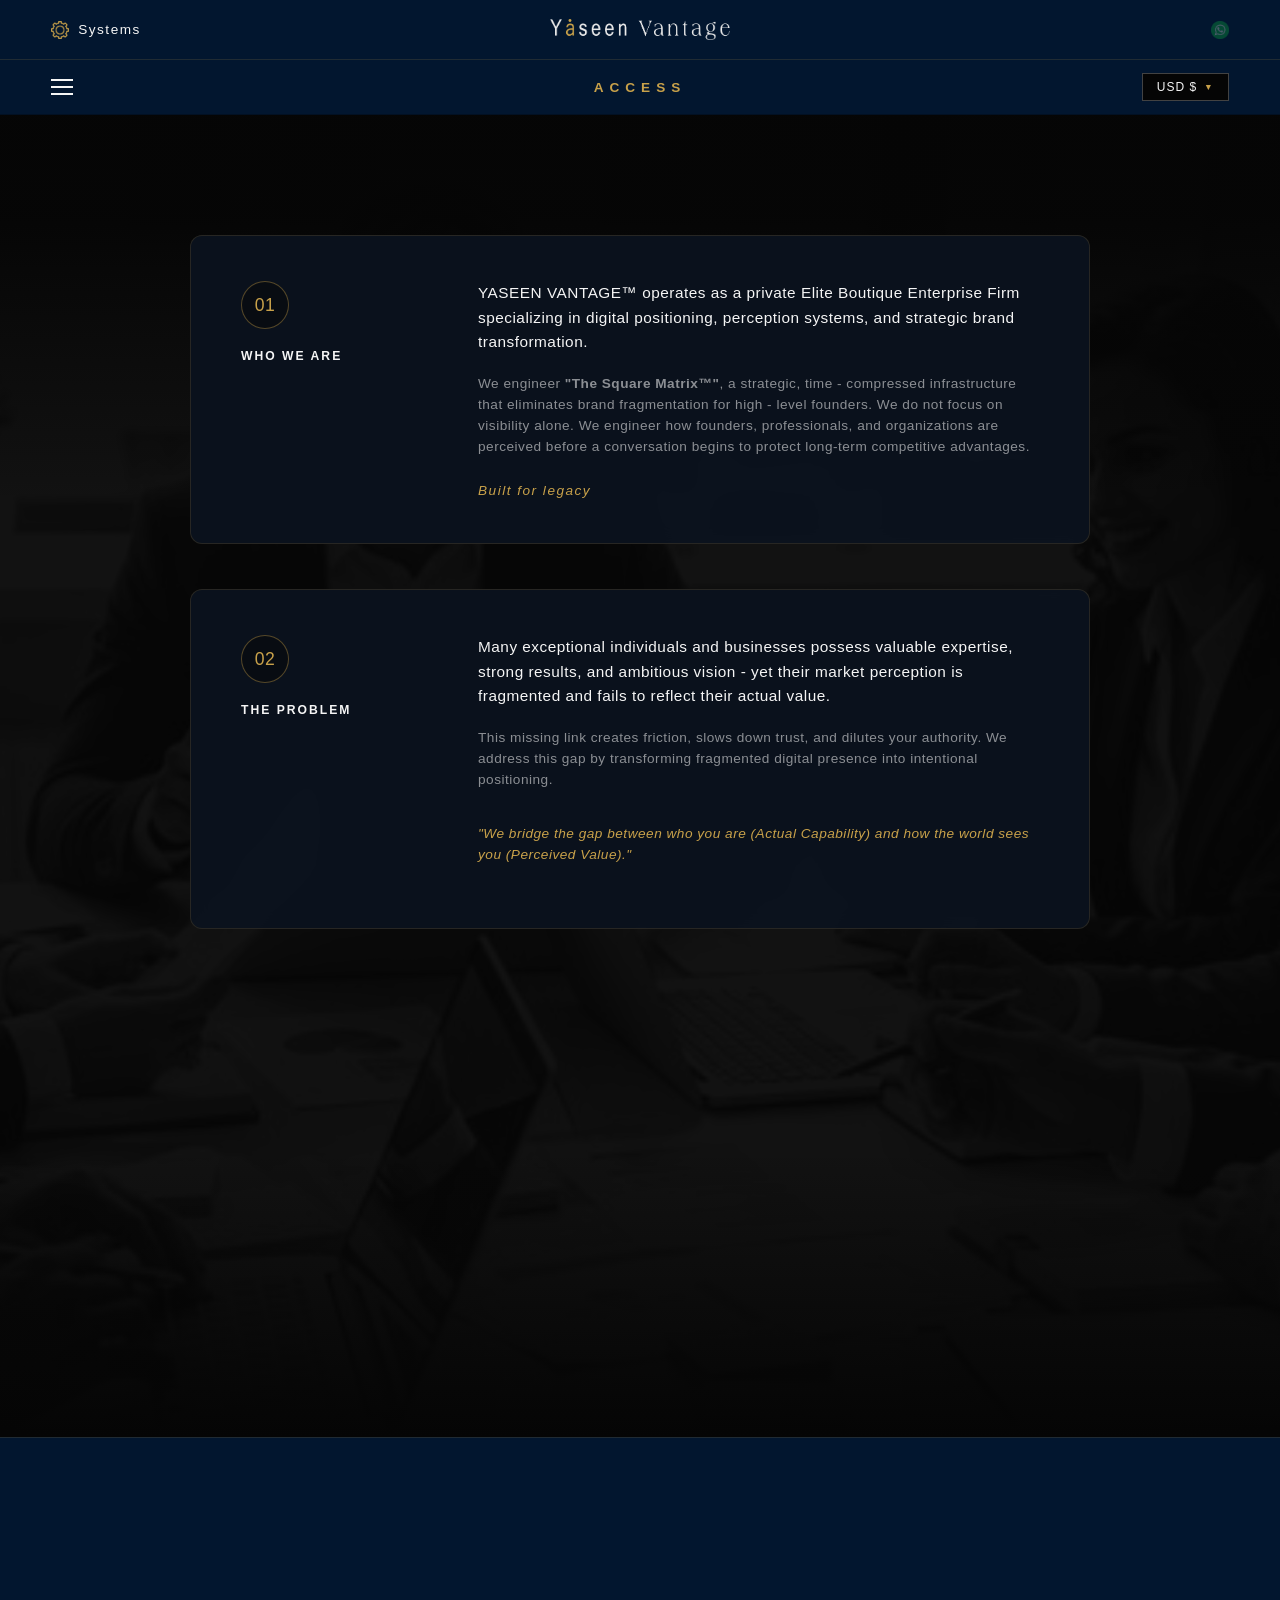
==== about.html @ 5cccfd74 "Yaseen Vantage - Main V.1.0" ====
<!doctype html>
<html lang="en">
  <head>
    <meta charset="UTF-8" />
    <link rel="icon" type="image/png" href="images/icon.png" />
    <meta name="viewport" content="width=device-width, initial-scale=1.0" />
    <title>YASEEN VANTAGE™ | Digital Positioning & Perception Systems™</title>
    <link rel="stylesheet" href="css/style.css" />
  </head>
  <body>
    <!-- MASTER DUAL-HEADER SYSTEM (LOCKED & ALIGNED) -->
    <header class="master-header">
      <!-- HEADER 1: Fixed Permanently -->
      <div class="header-top">
        <div class="header-grid unified-width-lock">
          <div class="header-left item-left">
            <a
              href="index.html#main-systems-architecture"
              class="header-interactive-node layout-align-left"
            >
              <div class="icon-layout-shield text-icon-gap">
                <img
                  src="images/systems.png"
                  alt="Systems Framework"
                  class="local-png-node"
                />
              </div>
              <span class="text-systems">Systems</span>
            </a>
          </div>
          <div class="header-center item-center">
            <a href="index.html" class="logo-interactive-anchor">
              <div class="logo-vector-shield">
                <img
                  src="images/yaseen-vantage-logo.png"
                  alt="Yaseen Vantage"
                  class="master-png-wordmark"
                />
              </div>
            </a>
          </div>
          <div class="header-right item-right">
            <a
              href="https://wa.me/255617996962?text=Hello%20YASEEN%20VANTAGE%E2%84%A2%2C%20I%20am%20interested%20in%20building%20or%20strengthening%20my%20brand%20authority.%20I%20would%20like%20to%20discuss%20my%20brand%20with%20your%20team."
              class="header-interactive-node layout-align-right"
              target="_blank"
              rel="noopener noreferrer"
            >
              <div
                class="icon-layout-shield"
                style="transition: opacity 0.4s cubic-bezier(0.16, 1, 0.3, 1)"
              >
                <img
                  src="images/whatsapp.png"
                  alt="WhatsApp Direct"
                  class="local-png-node"
                  style="
                    opacity: 0.3;
                    transition: opacity 0.4s ease;
                    display: block;
                  "
                  onmouseover="this.style.opacity = '0.65'"
                  onmouseout="this.style.opacity = '0.3'"
                  ondragstart="return false;"
                />
              </div>
            </a>
          </div>
        </div>
      </div>

      <!-- HEADER 2: Smart Navigation Panel (Hides Behind Header 1) -->
      <div class="header-bottom">
        <div class="header-grid unified-width-lock">
          <div class="header-left item-left">
            <a href="#menu" class="header-interactive-node layout-align-left">
              <div class="menu-button">
                <span class="bar"></span>
                <span class="bar"></span>
                <span class="bar"></span>
              </div>
            </a>
          </div>
          <div class="header-center item-center">
            <!-- Updated path targets your standalone page with a clean discovery parameter -->
            <a
              href="intake-access.html?system=access"
              class="header-interactive-node"
            >
              <span class="text-access">ACCESS</span>
            </a>
          </div>
          <div class="header-right item-right">
            <div
              class="luxury-select-box layout-align-right"
              id="currencySelector"
            >
              <div class="select-trigger">
                <span id="selectedCurrency">USD $</span>
                <span class="select-arrow">▼</span>
              </div>
              <ul class="select-options-panel">
                <li data-value="USD">USD $</li>
                <li data-value="EUR">EUR €</li>
                <li data-value="GBP">GBP £</li>
                <li data-value="AED">AED د.إ</li>
                <li data-value="TZS">TZS</li>
              </ul>
            </div>
          </div>
        </div>
      </div>
    </header>
    <style>
      /* =========================================================================
   SURGICAL STYLE EXTENSION: FLOATING MATRIX ABOUT DOSSIER ENGINE (BG EXPANSION)
   ========================================================================= */

      .about-engine-container {
        position: relative;
        width: 100%;
        background-color: var(--color-black);
        padding: calc(
            var(--header-top-height) + var(--header-bottom-height) + 120px
          )
          0 160px 0;
        overflow: hidden;
        clear: both;
        display: block;
      }

      /* --- HARDWARE ACCELERATED BACKGROUND IMAGERY PRO OVERLAY MATRIX --- */
      .about-section-backdrop {
        position: absolute;
        top: 0;
        left: 0;
        width: 100%;
        height: 100%;
        z-index: 1;
        pointer-events: none;
      }

      .about-backdrop-media-node {
        width: 100%;
        height: 100%;
        object-fit: cover;
        object-position: center;
        display: block;
        opacity: 0.05; /* Micro-thin 5% layout visibility prevents content clutter */
        filter: grayscale(100%) contrast(115%);
      }

      .about-vignette-layer {
        position: absolute;
        top: 0;
        left: 0;
        width: 100%;
        height: 100%;
        /* Gradient shading masks eliminate hard edge line artifacts on reload */
        background: linear-gradient(
          to bottom,
          var(--color-black) 0%,
          rgba(5, 5, 5, 0.95) 15%,
          transparent 35%,
          transparent 80%,
          var(--color-black) 100%
        );
      }

      /* Center-Balanced Column Layout Box */
      .about-central-matrix {
        position: relative;
        z-index: 5; /* Pushes card blocks on top of background image continuum shroud */
        width: 92% !important;
        max-width: 900px !important;
        margin: 0 auto !important;
        display: flex;
        flex-direction: column;
        gap: 45px;
      }

      /* Upgraded Independent Floating Pod Containers */
      .about-luxury-floating-pod {
        background-color: rgba(
          11,
          19,
          30,
          0.94
        ) !important; /* Slightly translucent Obsidian panel lets subtle background image flow */
        backdrop-filter: blur(10px);
        -webkit-backdrop-filter: blur(10px);

        border: 1px solid rgba(200, 161, 74, 0.15);
        border-radius: 12px;
        padding: 45px 50px;
        display: flex;
        flex-direction: row;
        align-items: flex-start;
        justify-content: space-between;
        gap: 50px;

        transition:
          transform 0.4s cubic-bezier(0.16, 1, 0.3, 1),
          border-color 0.4s cubic-bezier(0.16, 1, 0.3, 1),
          box-shadow 0.4s cubic-bezier(0.16, 1, 0.3, 1);
      }

      .about-luxury-floating-pod:hover {
        transform: translateY(-6px);
        border-color: var(--color-gold);
        box-shadow: 0 15px 35px rgba(200, 161, 74, 0.12);
      }

      .about-left-token-column {
        flex: 0.25;
        display: flex;
        flex-direction: column;
        align-items: flex-start;
      }

      .about-right-text-column {
        flex: 0.75;
        display: flex;
        flex-direction: column;
        align-items: flex-start;
      }

      /* Custom Geometric Circular Token Rings */
      .luxury-numeric-ring {
        display: flex;
        align-items: center;
        justify-content: center;
        width: 48px;
        height: 48px;
        border: 1px solid rgba(200, 161, 74, 0.4);
        border-radius: 50%;
        font-size: 1.1rem;
        color: var(--color-gold);
        font-weight: 300;
        letter-spacing: 0.5px;
        margin-bottom: 20px;
        background-color: rgba(5, 5, 5, 0.4);
      }

      .about-section-heading {
        font-size: 0.76rem;
        color: var(--color-white);
        letter-spacing: 2px;
        font-weight: bold;
        text-transform: uppercase;
        line-height: 1.3;
      }

      /* Dossier Typographies Matrix */
      .about-primary-text {
        font-size: calc(0.92rem + 0.05vw);
        color: var(--color-white);
        line-height: 1.6;
        letter-spacing: 0.5px;
        margin-bottom: 18px;
      }

      .about-supporting-text {
        font-size: calc(0.82rem + 0.04vw);
        color: rgba(245, 245, 245, 0.55);
        line-height: 1.55;
        letter-spacing: 0.5px;
        margin-bottom: 18px;
      }

      .about-core-motto {
        font-size: 0.85rem;
        font-style: italic;
        color: var(--color-gold);
        letter-spacing: 1.5px;
        margin-top: 8px;
        font-weight: 400;
      }

      /* Demographic Split Columns Matrix Layout */
      .about-demographic-row {
        width: 100%;
        display: flex;
        flex-direction: row;
        justify-content: space-between;
        gap: 30px;
        margin-bottom: 30px;
        border-top: 1px solid rgba(245, 245, 245, 0.05);
        padding-top: 25px;
      }

      .demographic-column {
        flex: 1;
        display: flex;
        flex-direction: column;
      }

      .demographic-status-label {
        font-size: 0.68rem;
        letter-spacing: 2px;
        font-weight: bold;
        margin-bottom: 16px;
        display: block;
      }

      .status-before {
        color: var(--color-gold);
      }
      .status-muted {
        color: rgba(245, 245, 245, 0.3);
      }

      .about-luxury-dotted-list {
        list-style: none;
        display: flex;
        flex-direction: column;
        gap: 10px;
        padding-left: 0;
      }

      .about-luxury-dotted-list li {
        font-size: 0.84rem;
        color: var(--color-white);
        letter-spacing: 0.5px;
        position: relative;
        padding-left: 16px;
      }

      /* Custom minimal bullet points */
      .about-luxury-dotted-list li::before {
        content: "•";
        position: absolute;
        left: 0;
        color: var(--color-gold);
        font-size: 0.8rem;
      }

      .text-muted-opacity li {
        color: rgba(245, 245, 245, 0.4) !important;
      }
      .text-muted-opacity li::before {
        color: rgba(245, 245, 245, 0.15) !important;
      }

      .about-footer-summary-text {
        font-size: 0.84rem;
        color: rgba(245, 245, 245, 0.6);
        line-height: 1.5;
        letter-spacing: 0.5px;
        border-top: 1px solid rgba(245, 245, 245, 0.05);
        padding-top: 20px;
        width: 100%;
      }

      /* --- MOBILE BREAKPOINT OVERRIDES --- */
      @media (max-width: 768px) {
        .about-engine-container {
          padding: calc(
              var(--header-top-height) + var(--header-bottom-height) + 40px
            )
            0 100px 0;
        }
        .about-central-matrix {
          gap: 30px;
          width: 90% !important;
        }
        .about-luxury-floating-pod {
          flex-direction: column;
          gap: 25px;
          padding: 40px 24px;
        }
        .about-left-token-column,
        .about-right-text-column {
          width: 100%;
          flex: none;
        }
        .luxury-numeric-ring {
          margin-bottom: 12px;
          width: 42px;
          height: 42px;
          font-size: 1rem;
        }
        .about-demographic-row {
          flex-direction: column;
          gap: 25px;
        }
      }
    </style>

    <!-- =========================================================================
     YASEEN VANTAGE™ | MASTER ABOUT DOSSIER FLOATING MATRIX ENGINE LAYER
     ========================================================================= -->
    <main class="about-engine-container" id="about-engine-container">
      <!-- Local Section Shroud Continuum Backdrop Overlay (ANTI-FLICKER PRO EDITION) -->
      <div class="about-section-backdrop">
        <img
          src="images/about-bg-2.jpg"
          alt="Corporate Legacy Framework Visual"
          class="about-backdrop-media-node"
        />
        <div class="about-vignette-layer"></div>
      </div>

      <div class="about-central-matrix unified-width-lock">
        <!-- SLOT CARD 1: WHO WE ARE -->
        <div
          class="about-luxury-floating-pod obsidian-luxury-panel recursive-reveal"
        >
          <!-- Left Circular Geometric Token Pillar -->
          <div class="about-left-token-column">
            <div class="luxury-numeric-ring">01</div>
            <h3 class="about-section-heading">WHO WE ARE</h3>
          </div>
          <!-- Right Narrative Text Column -->
          <div class="about-right-text-column">
            <p class="about-primary-text">
              YASEEN VANTAGE™ operates as a private Elite Boutique Enterprise
              Firm specializing in digital positioning, perception systems, and
              strategic brand transformation.
            </p>
            <p class="about-supporting-text">
              We engineer <strong>"The Square Matrix™"</strong>, a strategic,
              time - compressed infrastructure that eliminates brand
              fragmentation for high - level founders. We do not focus on
              visibility alone. We engineer how founders, professionals, and
              organizations are perceived before a conversation begins to
              protect long-term competitive advantages.
            </p>
            <p class="about-core-motto">Built for legacy</p>
          </div>
        </div>

        <!-- SLOT CARD 2: THE PROBLEM WE SOLVE -->
        <div
          class="about-luxury-floating-pod obsidian-luxury-panel recursive-reveal"
        >
          <div class="about-left-token-column">
            <div class="luxury-numeric-ring">02</div>
            <h3 class="about-section-heading">THE PROBLEM</h3>
          </div>
          <div class="about-right-text-column">
            <p class="about-primary-text">
              Many exceptional individuals and businesses possess valuable
              expertise, strong results, and ambitious vision - yet their market
              perception is fragmented and fails to reflect their actual value.
            </p>
            <p class="about-supporting-text">
              This missing link creates friction, slows down trust, and dilutes
              your authority. We address this gap by transforming fragmented
              digital presence into intentional positioning.
            </p>
            <p
              class="about-supporting-text"
              style="
                color: var(--color-gold);
                font-style: italic;
                margin-top: 15px;
              "
            >
              "We bridge the gap between who you are (Actual Capability) and how
              the world sees you (Perceived Value)."
            </p>
          </div>
        </div>

        <!-- SLOT CARD 3: IDEAL PARTNERS -->
        <div
          class="about-luxury-floating-pod obsidian-luxury-panel recursive-reveal"
        >
          <div class="about-left-token-column">
            <div class="luxury-numeric-ring">03</div>
            <h3 class="about-section-heading">IDEAL PARTNERS</h3>
          </div>
          <div class="about-right-text-column">
            <!-- Target Demographic Segment Split Columns Layout -->
            <div class="about-demographic-row">
              <div class="demographic-column">
                <span class="demographic-status-label status-before"
                  >EXCLUSIVELY FOR</span
                >
                <ul class="about-luxury-dotted-list">
                  <li>Founders</li>
                  <li>Entrepreneurs</li>
                  <li>Premium Enterprises</li>
                </ul>
              </div>
              <div class="demographic-column">
                <span class="demographic-status-label status-muted"
                  >FILTERED OUT</span
                >
                <ul class="about-luxury-dotted-list text-muted-opacity">
                  <li>Individuals seeking shortcuts</li>
                  <li>Viral marketing campaigns</li>
                  <li>Price shoppers</li>
                </ul>
              </div>
            </div>

            <p class="about-footer-summary-text">
              YASEEN VANTAGE™ is built strictly for those who understand that
              perception influences opportunity, and authority compounds over
              time.
            </p>
          </div>
        </div>
      </div>
    </main>

    <!-- CLEAN 3-UTILITY AUTHORITY FOOTER -->
    <footer class="master-footer">
      <div class="footer-grid-container">
        <div class="footer-row row-top center-column-lock recursive-reveal">
          <p class="footer-slogan">Built for Legacy</p>
          <p class="footer-copyright">
            ©2026 YASEEN VANTAGE™ | All rights reserved
          </p>
        </div>

        <div class="footer-navigation-strip recursive-reveal">
          <div class="footer-inner-row">
            <div class="footer-links-left">
              <a href="#about-engine-container">About</a>
              <span class="link-divider">|</span>
              <a href="index.html#main-systems-architecture">Systems</a>
              <span class="link-divider">|</span>
              <a
                href="https://wa.me"
                class="footer-direct-desk-link"
                target="_blank"
                >Direct Desk</a
              >
            </div>
            <div class="footer-links-right">
              <a href="terms-and-conditions.html#termsMainStage"
                >Terms & Conditions</a
              >
              <span class="link-divider">|</span>
              <a href="privacy-policy.html#privacyMainStage">Privacy Policy</a>
              <span class="link-divider">|</span>
              <a href="cookies.html#cookieMainStage">Cookies</a>
            </div>
          </div>
        </div>

        <div
          class="footer-row row-bottom asset-categorization-grid recursive-reveal"
        >
          <div class="category-block block-social">
            <a
              href="mailto:principal@yaseenvantage.com"
              class="footer-vector-node"
              style="display: inline-block; text-decoration: none"
            >
              <div
                class="footer-icon-shield"
                style="transition: opacity 0.4s cubic-bezier(0.16, 1, 0.3, 1)"
              >
                <img
                  src="images/email.png"
                  alt="Email"
                  style="
                    opacity: 0.3;
                    transition: opacity 0.4s ease;
                    display: block;
                  "
                  onmouseover="this.style.opacity = '0.65'"
                  onmouseout="this.style.opacity = '0.3'"
                />
              </div>
            </a>
          </div>

          <div class="category-block block-payments">
            <div class="badge-layout-shield">
              <img src="images/paypal.png" alt="PayPal" class="badge-img" />
            </div>
            <div class="badge-layout-shield">
              <img src="images/visa.png" alt="Visa" class="badge-img" />
            </div>
            <div class="badge-layout-shield">
              <img
                src="images/mastercard.png"
                alt="Mastercard"
                class="badge-img"
              />
            </div>
            <div class="badge-layout-shield">
              <img src="images/amex.png" alt="Amex" class="badge-img" />
            </div>
          </div>

          <div class="category-block block-signature">
            <p>Engineered by YASEEN VANTAGE™</p>
          </div>
        </div>
      </div>
    </footer>

    <!-- NAVIGATION CONSOLE DRAWER CORE SYSTEM -->
    <div class="menu-console-drawer" id="menuConsoleDrawer">
      <div class="drawer-inner-matrix">
        <div class="drawer-category-group">
          <span class="category-header-title">SYSTEMS</span>
          <ul class="nested-tree-links">
            <li>
              <a
                href="white-horse.html#whitehorseMainStage"
                class="tree-node-item drawer-reveal-node"
                >White Horse™</a
              >
            </li>
            <li>
              <a
                href="dynast.html#dynastyMainStage"
                class="tree-node-item drawer-reveal-node"
                >Dynast™</a
              >
            </li>
            <li>
              <a
                href="emir.html#emirMainStage"
                class="tree-node-item drawer-reveal-node"
                >Emir™</a
              >
            </li>
          </ul>
        </div>

        <div class="drawer-category-group">
          <span class="category-header-title">REQUEST</span>
          <ul class="nested-tree-links">
            <li>
              <a
                href="index.html#selective-enhancements-catalog"
                class="tree-node-item drawer-reveal-node"
                >Custom Enhancement</a
              >
            </li>
          </ul>
        </div>

        <div class="drawer-category-group">
          <span class="category-header-title">DISCOVER</span>
          <ul class="nested-tree-links">
            <li>
              <a
                href="about.html#about-engine-container"
                class="tree-node-item drawer-reveal-node"
                >About</a
              >
            </li>

            <li>
              <a
                href="index.html#authority-transformation-script"
                class="tree-node-item drawer-reveal-node"
                >Transformations</a
              >
            </li>
            <li>
              <a
                href="doctrine.html#doctrineMainStage"
                class="tree-node-item drawer-reveal-node"
                >Doctrine</a
              >
            </li>
            <li>
              <a
                href="faq.html#faqMainStage"
                class="tree-node-item drawer-reveal-node"
                >FAQ</a
              >
            </li>
            <li>
              <a
                href="the-architect.html#the-architect-MainStage"
                class="tree-node-item drawer-reveal-node"
                >The Architect</a
              >
            </li>
            <li>
              <a
                href="the-dying-eagle.html#the-dying-eagle-MainStage"
                class="tree-node-item drawer-reveal-node"
                >The Dying Eagle Story</a
              >
            </li>
          </ul>
        </div>

        <!-- Category Block 4: Legal Framework -->
        <div class="drawer-category-group">
          <span class="category-header-title">LEGAL</span>
          <ul class="nested-tree-links">
            <li>
              <a
                href="terms-and-conditions.html#termsMainStage"
                class="tree-node-item drawer-reveal-node"
                >Terms</a
              >
            </li>
            <li>
              <a
                href="privacy-policy.html#privacyMainStage"
                class="tree-node-item drawer-reveal-node"
                >Privacy</a
              >
            </li>
            <li>
              <a
                href="cookies.html#cookieMainStage"
                class="tree-node-item drawer-reveal-node"
                >Cookies</a
              >
            </li>
          </ul>
        </div>

        <!-- =========================================================================
                 SURGICAL EXPANSION: DIRECT FIRM OPERATIONS SECURE COMMUNICATIONS
                 ========================================================================= -->
        <div class="drawer-category-group drawer-email-buffer">
          <span class="category-header-title">SECURE COMMUNICATIONS</span>
          <ul class="nested-tree-links">
            <li>
              <a
                href="mailto:principal@yaseenvantage.com"
                class="tree-node-item drawer-reveal-node firm-email-anchor"
              >
                principal@yaseenvantage.com
              </a>
            </li>
          </ul>
        </div>
      </div>
    </div>

    <!-- Blurring Mask Backdrop Overlay Blanket Layer -->
    <div class="drawer-escape-blanket" id="drawerEscapeBlanket"></div>

    <!-- =========================================================================
         🔒 ISOLATED HERO RE-REVEAL ENGINE — ZERO MASTER CODE CHANGES REQUIRED
         Runs independently to continuously refresh the randomized letter reveal loop
         ========================================================================= -->
    <script>
      (function () {
        const heroHeadlineNode = document.querySelector(".primary-headline");
        const randomizedLetters = document.querySelectorAll(
          ".random-reveal-char",
        );

        if (heroHeadlineNode && randomizedLetters.length > 0) {
          // Configuration engine tracks exact entry/exit bounds of the word on screen
          const standaloneObserver = new IntersectionObserver(
            (entries) => {
              entries.forEach((entry) => {
                if (entry.isIntersecting) {
                  // Re-triggers the slow, subtle random reveal sequence when scrolling up into view
                  randomizedLetters.forEach((char) => {
                    char.classList.add("char-reveal-active");
                  });
                } else {
                  // Instantly resets opacity states when scrolled deep below the fold lines
                  randomizedLetters.forEach((char) => {
                    char.classList.remove("char-reveal-active");
                  });
                }
              });
            },
            {
              threshold: 0.05, // Fire instant metrics calibration when 5% of the title box is visible
              rootMargin: "0px 0px -20px 0px",
            },
          );

          // Bind observer tracking directly to the target heading block container element only
          standaloneObserver.observe(heroHeadlineNode);
        }
      })();
    </script>

    <script src="js/script.js"></script>
    <script src="js/currency-engine.js"></script>
  </body>
</html>
---- css/style.css ----
/* =========================================================================
   YASEEN VANTAGE™ | MASTER CONTEXT SYSTEM
   VERSION 1.0 - STYLE DESIGN SYSTEM CORE (PREMIUM ENGINE SEALS)
   ========================================================================= */
/* =========================================================================
   CRITICAL GLOBAL TOUCH SAFEGUARD LAYER: ERADICATES BLUE CLICKER FLICKER ON TAP
   ========================================================================= */
* {
  -webkit-tap-highlight-color: transparent !important;
  -webkit-tap-highlight-color: rgba(0, 0, 0, 0) !important;
  -moz-tap-highlight-color: transparent !important;
  outline: none !important;
}

a,
button,
img,
select,
span,
div,
input,
.tree-node-item,
.gateway-asset-anchor,
.menu-button {
  -webkit-tap-highlight-color: transparent !important;
  -webkit-tap-highlight-color: rgba(0, 0, 0, 0) !important;
  -webkit-user-select: none !important;
  user-select: none !important;
  outline: none !important;
}

/* --- INITIALIZATION & SYSTEM DEFAULTS --- */
:root {
  --color-navy: #02162f;
  --color-black: #050505;
  --color-charcoal: #111111;
  --color-gold: #c8a14a;
  --color-white: #f5f5f5;

  --header-top-height: 60px;
  --header-bottom-height: 55px;
  --transition-luxury: all 0.6s cubic-bezier(0.16, 1, 0.3, 1);
  --transition-reveal: all 1.8s cubic-bezier(0.16, 1, 0.3, 1);

  /* Refinement 3: Extended drawer timeline to a slow, heavy 1.1-second crawl */
  --transition-drawer: all 1.1s cubic-bezier(0.16, 1, 0.3, 1);
}

*,
*::before,
*::after {
  box-sizing: border-box;
  margin: 0;
  padding: 0;
}

body {
  background-color: var(--color-black);
  color: var(--color-white);
  font-family: sans-serif;
  overflow-x: hidden;
  -webkit-font-smoothing: antialiased;
}

/* --- CLICKS INTERACTIVE RESET LAYER --- */
.header-interactive-node,
.logo-interactive-anchor,
.footer-vector-node {
  text-decoration: none;
  color: inherit;
  display: flex;
  align-items: center;
  cursor: pointer;
}

/* --- MATH GRIDS (Ensures Absolute Center Balances) --- */
.header-grid {
  margin: 0 auto;
  height: 100%;
  display: grid;
  grid-template-columns: 1fr auto 1fr;
  align-items: center;
}

.unified-width-lock {
  width: 92%;
  max-width: 1600px;
}

.layout-align-left {
  padding-left: 0;
  margin-left: 0;
}
.layout-align-right {
  padding-right: 0;
  margin-right: 0;
}

.item-left {
  display: flex;
  align-items: center;
  justify-content: flex-start;
}
.item-center {
  display: flex;
  align-items: center;
  justify-content: center;
}
.item-right {
  display: flex;
  align-items: center;
  justify-content: flex-end;
}

/* --- ASSET INSULATION FRAME PROTECTION LAYER --- */
.icon-layout-shield {
  display: flex;
  align-items: center;
  justify-content: center;
  height: 18px;
  width: auto;
}

.text-icon-gap {
  margin-right: 9px;
}
.local-png-node {
  height: 100%;
  width: auto;
  display: block;
}

/* --- HD LOGO PROTECTIVE BOX --- */
.logo-vector-shield {
  display: flex;
  align-items: center;
  justify-content: center;
  height: 22px;
  max-width: 280px;
  overflow: hidden;
}

.master-png-wordmark {
  height: 100%;
  width: auto;
  display: block;
  object-fit: contain;
  image-rendering: auto;
}

/* --- MASTER HEADER INFRASTRUCTURE --- */
.master-header {
  position: fixed;
  top: 0;
  left: 0;
  width: 100%;
  z-index: 1000;
}

.header-top {
  height: var(--header-top-height);
  background-color: var(--color-navy);
  border-bottom: 1px solid rgba(200, 161, 74, 0.15);
  position: relative;
  z-index: 1002;
}

.text-systems {
  font-size: 0.85rem;
  letter-spacing: 1.5px;
}

.header-bottom {
  height: var(--header-bottom-height);
  background-color: var(--color-navy);
  border-bottom: 1px solid rgba(5, 5, 5, 0.3);
  position: relative;
  z-index: 1001;
  transition: transform 0.4s cubic-bezier(0.16, 1, 0.3, 1);
}

.master-header.hide-bottom-panel .header-bottom {
  transform: translateY(-100%);
}

.menu-button {
  display: flex;
  flex-direction: column;
  justify-content: space-between;
  width: 22px;
  height: 16px;
  background: transparent;
  border: none;
  cursor: pointer;
}
.menu-button .bar {
  width: 100%;
  height: 2px;
  background-color: var(--color-white);
  display: block;
  transition: var(--transition-luxury);
}
.text-access {
  font-size: 0.85rem;
  letter-spacing: 6px;
  color: var(--color-gold);
  font-weight: bold;
}

/* Hamburger Morphing States (Generates clean 'X') */
.menu-button.drawer-active .bar:nth-child(1) {
  transform: translateY(7px) rotate(45deg);
}
.menu-button.drawer-active .bar:nth-child(2) {
  opacity: 0;
  transform: translateX(-10px);
}
.menu-button.drawer-active .bar:nth-child(3) {
  transform: translateY(-7px) rotate(-45deg);
}

/* Luxury Currency Select Dropdown Box */
.luxury-select-box {
  position: relative;
  user-select: none;
  font-size: 0.75rem;
  letter-spacing: 1px;
}
.select-trigger {
  border: 1px solid rgba(245, 245, 245, 0.25);
  padding: 6px 14px;
  background: var(--color-black);
  cursor: pointer;
  display: flex;
  align-items: center;
  gap: 7px;
}
.select-arrow {
  font-size: 0.55rem;
  color: var(--color-gold);
}
.select-options-panel {
  position: absolute;
  top: 110%;
  right: 0;
  background: var(--color-charcoal);
  border: 1px solid var(--color-gold);
  list-style: none;
  width: 100%;
  display: none;
}
.select-options-panel.active-panel {
  display: block;
}
.select-options-panel li {
  padding: 8px 14px;
  cursor: pointer;
}
.select-options-panel li:hover {
  background: var(--color-navy);
  color: var(--color-gold);
}

/* --- HERO POSITIONING ENGINE (110VH FRAME) --- */
.hero-system {
  position: relative;
  min-height: 110vh;
  width: 100%;
  display: flex;
  align-items: center;
  justify-content: center;
  overflow: hidden;
  background-color: var(--color-black);
}

.hero-media-container {
  position: absolute;
  top: 0;
  left: 0;
  width: 100%;
  height: 100%;
  z-index: 1;
}
.hero-img-node {
  width: 100%;
  height: 100%;
  object-fit: cover;
  object-position: center;
  display: block;
  opacity: 0.15;
  filter: grayscale(100%) contrast(115%);
}
.hero-vignette-mask {
  position: absolute;
  top: 0;
  left: 0;
  width: 100%;
  height: 100%;
  background: radial-gradient(
    circle,
    rgba(5, 5, 5, 0) 25%,
    rgba(5, 5, 5, 0.95) 100%
  );
}

.hero-content-matrix {
  position: relative;
  z-index: 5;
  text-align: center;
  width: 88%;
  max-width: 1100px;
  padding-top: calc(var(--header-top-height) + 15px);
}

/* =========================================================================
   YASEEN VANTAGE™ | REFINED HERO TYPOGRAPHY SPACE CONFIGURATION v5.5
   REDUCES AGGRESSIVE TRACKING SCALES AND INJECTS LUXURY CO-AXIAL BUFFER GAPS
   ========================================================================= */

.primary-headline {
  /* Enforces absolute flat horizontal row layout alignment natively across all screen viewports */
  display: inline-flex !important;
  flex-direction: row !important;
  align-items: center !important;
  justify-content: center !important;
  white-space: nowrap !important;

  /* REFINEMENT 1: Gently decreased font sizing profile scales down raw footprint weight */
  font-size: calc(2rem + 1.2vw) !important;
  font-weight: 300;
  text-transform: uppercase;

  /* REFINEMENT 2: Reduced tracking metrics from 1.15em down to a quiet, authoritative gap */
  letter-spacing: 0.5em !important;
  text-indent: 0.5em !important; /* Perfect balance math forces text strings to center accurately */
  line-height: 1.2;

  margin-top: 0 !important;
  margin-left: auto !important;
  margin-right: auto !important;

  /* REFINEMENT 3: Significantly increased vertical breathing distance gap right below headline */
  margin-bottom: 95px !important;
  width: 100%;
}

/* --- THE SUBTLE SLOW FIXED-ROW RANDOMIZED REVEAL ENGINE --- */
.random-reveal-char {
  display: inline-block !important;
  white-space: nowrap !important;
  opacity: 0;
  transform: translateY(10px);
  transition:
    opacity 1.8s cubic-bezier(0.16, 1, 0.3, 1),
    transform 1.8s cubic-bezier(0.16, 1, 0.3, 1);
  transition-delay: calc(var(--reveal-idx) * 220ms);
  will-change: opacity, transform;
}

.random-reveal-char.char-reveal-active {
  opacity: 1 !important;
  transform: translateY(0) !important;
}

/* THE SUBTEXT DECK LAYER: POSITIONING & PERCEPTION SYSTEMS */
.supporting-perception-label-deck {
  font-size: calc(0.9rem + 0.3vw) !important;
  font-weight: 300;
  color: rgba(255, 255, 255, 0.75) !important;
  letter-spacing: 2px !important;
  line-height: 1.4;
  margin-top: 0 !important;
  margin-left: auto !important;
  margin-right: auto !important;
  /* Massive breathing cushion spacing before the view systems action button link */
  margin-bottom: 140px !important;
  text-align: center;
  width: 100%;
}

/* =========================================================================
   🔒 CROSS-PLATFORM OVERRIDES FOR SMARTPHONE TOUCHGLASS SIZES
   ========================================================================= */
@media (max-width: 768px) {
  .primary-headline {
    font-size: 22px !important;
    letter-spacing: 0.25em !important;
    text-indent: 0.25em !important;
    margin-bottom: 50px !important; /* Retains deep vertical separation gaps on mobile glass */
  }

  .random-reveal-char {
    transition:
      opacity 1.2s ease,
      transform 1.2s ease;
    transition-delay: calc(var(--reveal-idx) * 120ms);
  }

  .supporting-perception-label-deck {
    font-size: 13.5px !important;
    margin-bottom: 80px !important;
    max-width: 290px;
    line-height: 1.5;
  }
}

/* --- 3D ROTATING LIVE BUTTON CORE --- */
.btn-live-system {
  position: relative;
  width: 240px;
  height: 52px;
  background: transparent;
  border: none;
  cursor: pointer;
  overflow: hidden;
  padding: 1px;
  display: inline-flex;
  align-items: center;
  justify-content: center;
}
.btn-live-system::before {
  content: "";
  position: absolute;
  width: 200%;
  height: 200%;
  background: conic-gradient(
    from 0deg,
    transparent 40%,
    rgba(200, 161, 74, 0.1) 60%,
    var(--color-gold) 100%
  );
  animation: liveSystemRotation 6s infinite linear;
  z-index: 1;
}
.btn-inner-text {
  position: relative;
  width: 100%;
  height: 100%;
  background-color: var(--color-black);
  color: var(--color-white);
  display: flex;
  align-items: center;
  justify-content: center;
  font-size: 0.85rem;
  letter-spacing: 3px;
  z-index: 2;
  transition: var(--transition-luxury);
}
.btn-live-system:hover .btn-inner-text {
  background-color: var(--color-gold);
  color: var(--color-black);
}
@keyframes liveSystemRotation {
  0% {
    transform: rotate(0deg);
  }
  100% {
    transform: rotate(360deg);
  }
}

/* --- LUXURY RECURSIVE REVEAL SYSTEM TIMINGS --- */
.recursive-reveal {
  opacity: 0;
  transform: translateY(30px);
  filter: blur(15px);
  transition: var(--transition-reveal);
}
.recursive-reveal.reveal-active {
  opacity: 1;
  transform: translateY(0);
  filter: blur(0);
}
.reveal-delay-1.reveal-active {
  transition-delay: 0.25s;
}
.reveal-delay-2.reveal-active {
  transition-delay: 0.75s;
}
.reveal-delay-3.reveal-active {
  transition-delay: 1.25s;
}

/* --- DETACHED 3-UTILITY AUTHORITY FOOTER --- */
.master-footer {
  background-color: var(--color-navy);
  border-top: 1px solid rgba(200, 161, 74, 0.15);
  padding: 50px 0 35px 0;
}

.footer-grid-container {
  width: 100%;
  margin: 0 auto;
  display: flex;
  flex-direction: column;
  gap: 40px;
}
.footer-row {
  width: 92%;
  max-width: 1600px;
  margin: 0 auto;
  display: flex;
  justify-content: space-between;
  align-items: center;
}
.center-column-lock {
  flex-direction: column;
  justify-content: center;
  align-items: center;
  gap: 12px;
  text-align: center;
}
.footer-slogan {
  font-size: 0.95rem;
  letter-spacing: 3px;
}
.footer-copyright {
  font-size: 0.75rem;
  color: rgba(245, 245, 245, 0.4);
  letter-spacing: 1px;
}

.footer-navigation-strip {
  width: 100%;
  border-top: 1px solid rgba(245, 245, 245, 0.12);
  border-bottom: 1px solid rgba(245, 245, 245, 0.12);
  padding: 18px 0;
}
.footer-inner-row {
  width: 92%;
  max-width: 1600px;
  margin: 0 auto;
  display: flex;
  justify-content: space-between;
  align-items: center;
}
.footer-inner-row a {
  color: rgba(245, 245, 245, 0.75);
  text-decoration: none;
  font-size: 0.8rem;
  letter-spacing: 1px;
  transition: var(--transition-luxury);
}
.footer-inner-row a:hover {
  color: var(--color-gold);
}
.link-divider {
  color: rgba(245, 245, 245, 0.15);
  margin: 0 10px;
}

.asset-categorization-grid {
  display: grid !important;
  grid-template-columns: 1fr 1fr 1fr;
  align-items: center;
}
.category-block {
  display: flex;
  align-items: center;
}
.block-social {
  justify-content: flex-start;
  gap: 24px;
}
.footer-icon-shield {
  display: flex;
  align-items: center;
  height: 16px;
  width: auto;
}
.footer-icon-shield img {
  height: 100%;
  width: auto;
}
.block-payments {
  justify-content: center;
  gap: 16px;
}
.badge-layout-shield {
  display: flex;
  align-items: center;
  height: 16px;
  width: auto;
}
.badge-layout-shield img {
  height: 100%;
  width: auto;
}
.block-signature {
  justify-content: flex-end;
  font-size: 0.75rem;
  color: rgba(245, 245, 245, 0.35);
}

/* --- RE-CALIBRATED LUXURY NAVIGATION DRAWER --- */
.menu-console-drawer {
  position: fixed;
  top: calc(var(--header-top-height) + var(--header-bottom-height));
  left: 0;
  width: 320px;
  height: max-content;
  max-height: calc(
    100vh - (var(--header-top-height) + var(--header-bottom-height) + 60px)
  );
  background-color: rgba(3, 27, 58, 0.96);
  backdrop-filter: blur(15px);
  -webkit-backdrop-filter: blur(15px);
  border-right: 1px solid rgba(200, 161, 74, 0.2);
  border-bottom: 1px solid rgba(200, 161, 74, 0.2);
  z-index: 998;
  overflow-y: auto;
  padding: 35px 35px;
  transform: translateX(-100%);
  opacity: 0;
  visibility: hidden;
  transition: var(--transition-drawer);
  -webkit-overflow-scrolling: touch;
}

.menu-console-drawer.drawer-open {
  transform: translateX(0);
  opacity: 1;
  visibility: visible;
}

/* Deep Background Blurring Blanket Layer */
.drawer-escape-blanket {
  position: fixed;
  top: 0;
  left: 0;
  width: 100vw;
  height: 100vh;
  background-color: rgba(5, 5, 5, 0.5);
  backdrop-filter: blur(0px);
  -webkit-backdrop-filter: blur(0px);
  z-index: 997;
  opacity: 0;
  visibility: hidden;
  transition: var(--transition-drawer);
  pointer-events: none;
}

body.drawer-active-mask .drawer-escape-blanket {
  opacity: 1;
  visibility: visible;
  backdrop-filter: blur(10px);
  -webkit-backdrop-filter: blur(10px);
  pointer-events: auto;
}

.drawer-inner-matrix {
  display: flex;
  flex-direction: column;
  gap: 28px;
}

.drawer-category-group {
  display: flex;
  flex-direction: column;
  gap: 10px;
}

.category-header-title {
  font-size: 0.74rem;
  color: rgba(245, 245, 245, 0.85);
  letter-spacing: 2.5px;
  font-weight: 500;
  user-select: none;
  margin-bottom: 4px;
}

.nested-tree-links {
  list-style: none;
  display: flex;
  flex-direction: column;
  gap: 8px;
  padding-left: 0;
}

.tree-node-item {
  font-size: 0.88rem;
  color: rgba(245, 245, 245, 0.5) !important;
  font-weight: 300;
  text-decoration: none;
  letter-spacing: 1px;
  display: block;
  padding: 3px 0 3px 14px;
  transition:
    color 0.18s cubic-bezier(0.16, 1, 0.3, 1),
    transform 0.18s cubic-bezier(0.16, 1, 0.3, 1),
    padding-left 0.18s cubic-bezier(0.16, 1, 0.3, 1),
    opacity 0.75s cubic-bezier(0.16, 1, 0.3, 1),
    filter 0.75s cubic-bezier(0.16, 1, 0.3, 1);
}

.nested-tree-links:hover .tree-node-item {
  opacity: 0.15;
  filter: blur(2.5px);
}

.nested-tree-links .tree-node-item:hover {
  color: var(--color-gold) !important;
  padding-left: 20px;
  opacity: 1 !important;
  filter: blur(0);
  transform: scale(1.04);
}

/* --- LIST RECURSIVE REVEAL STAGGER TIMINGS --- */
.drawer-reveal-node {
  opacity: 0;
  filter: blur(8px);
  transform: translateX(-10px);
  transition: var(--transition-drawer);
}

.menu-console-drawer.drawer-open .drawer-reveal-node {
  opacity: 1;
  filter: blur(0);
  transform: translateX(0);
}

.menu-console-drawer.drawer-open .drawer-reveal-node:hover {
  opacity: 1 !important;
}

.menu-console-drawer.drawer-open li:nth-child(1) .drawer-reveal-node {
  transition-delay: 0.25s;
}
.menu-console-drawer.drawer-open li:nth-child(2) .drawer-reveal-node {
  transition-delay: 0.38s;
}
.menu-console-drawer.drawer-open li:nth-child(3) .drawer-reveal-node {
  transition-delay: 0.51s;
}
.menu-console-drawer.drawer-open li:nth-child(4) .drawer-reveal-node {
  transition-delay: 0.64s;
}

/* =========================================================================
   YASEEN VANTAGE™ | MASTER MOBILE CALIBRATION FRAMEWORK EXTENSION (FIXED)
   ========================================================================= */

@media (max-width: 768px) {
  /* --- LAYER 1 FIXED TOP HEADER PROFILE (RE-NAVY MATRIX) --- */
  .header-top {
    position: fixed !important;
    top: 0 !important;
    left: 0 !important;
    width: 100% !important;
    background-color: var(--color-navy) !important;
    padding: 16px 0 !important;
    height: auto !important;
    z-index: 10000 !important;
    border-bottom: 1px solid rgba(245, 245, 245, 0.04) !important;
    box-shadow: 0 2px 10px rgba(0, 0, 0, 0.15) !important;
  }

  /* --- LAYER 2 SLIDING NAV PANEL TRACK (RE-NAVY MATRIX) --- */
  .header-bottom {
    position: relative !important;
    background-color: var(--color-navy) !important;
    padding: 12px 0 !important;
    z-index: 9998 !important;
    border-bottom: 1px solid rgba(245, 245, 245, 0.05) !important;
    margin-top: 56px !important;
  }

  /* Symmetrical horizontal layout tracking alignments constraints preserves perfect edge spaces */
  .header-top .header-grid,
  .header-bottom .header-grid {
    display: flex !important;
    flex-direction: row !important;
    align-items: center !important;
    justify-content: space-between !important;
    width: 92% !important;
    max-width: 1600px !important;
    margin: 0 auto !important;
    padding: 0 !important;
  }

  .header-bottom .header-grid {
    display: grid !important;
    grid-template-columns: 1fr 2fr 1fr !important;
    justify-content: center !important;
  }

  .text-systems {
    display: none !important;
  }

  .icon-layout-shield {
    width: 24px !important;
    height: 24px !important;
    margin: 0 !important;
    display: inline-flex !important;
    align-items: center !important;
    justify-content: center !important;
  }

  .local-png-node {
    height: 100% !important;
    width: auto !important;
    object-fit: contain !important;
  }

  .logo-vector-shield {
    display: flex !important;
    align-items: center !important;
    justify-content: center !important;
  }

  .master-png-wordmark {
    font-size: 1.2rem !important;
    letter-spacing: 2.5px !important;
    white-space: nowrap !important;
    max-width: 160px !important;
    height: auto !important;
  }

  /* --- HAMBURGER MENU PROFILE STABILIZATION --- */
  .header-bottom .item-left {
    justify-content: flex-start !important;
    display: flex !important;
  }

  .menu-button {
    display: flex !important;
    flex-direction: column !important;
    justify-content: space-between !important;
    width: 22px !important;
    height: 14px !important;
    background: transparent !important;
    border: none !important;
    padding: 0 !important;
    margin: 0 !important;
  }

  .menu-button .bar {
    display: block !important;
    width: 100% !important;
    height: 1.5px !important;
    background-color: var(--color-white) !important;
    transition:
      transform 0.3s ease,
      opacity 0.3s ease !important;
  }

  .menu-button.drawer-active .bar:nth-child(1) {
    transform: translateY(6px) rotate(45deg) !important;
  }
  .menu-button.drawer-active .bar:nth-child(2) {
    opacity: 0 !important;
  }
  .menu-button.drawer-active .bar:nth-child(3) {
    transform: translateY(-6px) rotate(-45deg) !important;
  }

  /* Re-calibrated text color tag back to your premium solid gold accent tone */
  .text-access {
    font-size: 0.78rem !important;
    letter-spacing: 4px !important;
    text-align: center !important;
    color: var(--color-gold) !important;
    display: block !important;
    margin: 0 auto !important;
    width: max-content !important;
    font-weight: bold !important;
  }

  /* Currency Dropdown alignment parameters */
  .header-bottom .item-right {
    justify-content: flex-end !important;
    display: flex !important;
  }

  .luxury-select-box {
    display: inline-flex !important;
    margin: 0 !important;
  }

  .select-trigger {
    padding: 4px 10px !important;
    font-size: 0.72rem !important;
    letter-spacing: 1px !important;
    background: transparent !important;
    border: 1px solid rgba(245, 245, 245, 0.15) !important;
  }

  /* --- HERO TYPOGRAPHY BALANCING CONTROLS --- */
  .hero-content-matrix {
    width: 90% !important;
    margin: 0 auto !important;
    text-align: center !important;
    padding-top: 60px !important;
  }

  .primary-headline {
    font-size: 1.5rem !important;
    line-height: 1.5 !important;
    letter-spacing: 1.5px !important;
    font-weight: 300 !important;
    text-wrap: balance !important;
    margin-bottom: 24px !important;
  }

  .supporting-narrative {
    font-size: 0.84rem !important;
    letter-spacing: 1.5px !important;
    line-height: 1.5 !important;
    color: rgba(245, 245, 245, 0.55) !important;
  }

  /* --- GENERAL NAVIGATION DRAWER MATRIX ADJUSTMENTS --- */
  .menu-console-drawer {
    width: 85%;
    top: 110px !important;
    height: max-content;
    max-height: calc(100vh - 110px);
  }

  /* --- THE STRATEGIC MODULAR FOOTER SEQUENCE (PERFECT CENTER MATRIX) --- */
  .master-footer {
    padding: 60px 0 40px 0 !important;
    background-color: var(--color-navy) !important;
  }

  .footer-grid-container {
    display: flex !important;
    flex-direction: column !important;
    align-items: center !important;
    text-align: center !important;
    gap: 30px !important;
    width: 100% !important;
    margin: 0 auto !important;
    padding: 0 !important;
  }

  /* UTILITY SEQUENCE ROW 1: Slogan & Copyright Group */
  .center-column-lock {
    order: 1 !important;
    display: flex !important;
    flex-direction: column !important;
    gap: 10px !important;
    width: 90% !important;
    margin: 0 auto !important;
  }

  .footer-slogan {
    font-size: 1.1rem !important;
    letter-spacing: 2px !important;
    color: var(--color-white) !important;
  }

  .footer-copyright {
    font-size: 0.72rem !important;
    color: rgba(245, 245, 245, 0.4) !important;
    letter-spacing: 0.5px !important;
  }

  /* UTILITY SEQUENCE ROW 2: Links Grid & Full-Width Divider Rails */
  .footer-navigation-strip {
    order: 2 !important;
    width: 100% !important;
    border-top: 1px solid rgba(245, 245, 245, 0.08) !important;
    border-bottom: none !important;
    padding-top: 30px !important;
    padding-bottom: 5px !important;
  }

  .footer-inner-row {
    display: flex !important;
    flex-direction: column !important;
    gap: 16px !important;
    width: 90% !important;
    margin: 0 auto !important;
  }

  .footer-inner-row .item-left,
  .footer-inner-row .item-right {
    display: flex !important;
    justify-content: center !important;
    gap: 12px !important;
    font-size: 0.82rem !important;
    letter-spacing: 1.5px !important;
  }

  .footer-inner-row .item-center {
    display: none !important;
  }

  .link-divider {
    color: rgba(245, 245, 245, 0.15) !important;
  }

  /* UTILITY SEQUENCE ROW 3: Merged Socials & Payments Row Track */
  .asset-categorization-grid {
    order: 3 !important;
    display: flex !important;
    flex-direction: column !important;
    align-items: center !important;
    gap: 25px !important;
    width: 100% !important;
    border-top: 1px solid rgba(245, 245, 245, 0.08) !important;
    padding-top: 30px !important;
    margin: 0 !important;
  }

  .block-social,
  .block-payments {
    display: flex !important;
    flex-direction: row !important;
    justify-content: center !important;
    align-items: center !important;
    gap: 20px !important;
    width: 90% !important;
    margin: 0 auto !important;
  }

  .footer-icon-shield,
  .badge-layout-shield {
    height: 20px !important;
    width: auto !important;
    opacity: 0.5 !important;
  }

  .footer-icon-shield img,
  .badge-layout-shield img {
    height: 100% !important;
    width: auto !important;
    object-fit: contain !important;
  }

  /* UTILITY SEQUENCE ROW 4: Final Authority Signature Asset */
  .block-signature {
    order: 4 !important;
    width: 100% !important;
    text-align: center !important;
    display: block !important;
    margin: 10px auto 0 auto !important;
  }

  .block-signature span {
    font-size: 0.65rem !important;
    color: rgba(245, 245, 245, 0.3) !important;
    letter-spacing: 2px !important;
    text-transform: uppercase !important;
    display: inline-block !important;
    width: 100% !important;
    text-align: center !important;
  }
} /* This final bracket now wraps the whole block safely */

/* --- RE-CALIBRATED MAIN SYSTEMS CONTAINER SPACING --- */
.systems-engine-container {
  position: relative;
  width: 100%;
  background-color: var(--color-black);
  padding: 220px 0 160px 0; /* Clear deep space isolates Page 2 cleanly below your Hero */
  overflow: hidden;
  clear: both;
  display: block;
}

/* Background Texture Continuum Layer */
.systems-section-backdrop {
  position: absolute;
  top: 0;
  left: 0;
  width: 100%;
  height: 100%;
  z-index: 1;
  pointer-events: none;
}

.backdrop-texture-node {
  width: 100%;
  height: 100%;
  object-fit: cover;
  object-position: center;
  opacity: 0.05;
  filter: grayscale(100%) contrast(115%);
}

.systems-vignette-layer {
  position: absolute;
  top: 0;
  left: 0;
  width: 100%;
  height: 100%;
  background: linear-gradient(
    to bottom,
    var(--color-black) 0%,
    rgba(5, 5, 5, 0.95) 12%,
    transparent 30%,
    transparent 85%,
    var(--color-black) 100%
  );
}

.systems-central-matrix {
  position: relative;
  z-index: 5;

  /* Perfect symmetry setup anchors equal empty margins at far left and right screen edges */
  width: 92%;
  max-width: 1600px;
  margin: 0 auto;

  display: flex;
  flex-direction: column;
  gap: 100px;
}

/* Title Block Container */
.section-title-wrap {
  width: 100%;
  margin-bottom: 45px;
  padding-left: 0;
  display: inline-block;
}

.section-authority-heading {
  font-size: calc(1.1rem + 0.6vw);
  font-weight: 400;
  letter-spacing: 5px;
  color: var(--color-white);
  text-transform: uppercase;
  display: inline-block;
  padding-bottom: 14px;
  position: relative;
}

/* Clean micro-thin gold underline decoration */
.section-authority-heading::after {
  content: "";
  position: absolute;
  bottom: 0;
  left: 0;
  width: 45px;
  height: 1.5px;
  background-color: var(--color-gold);
}

/* Structural Row Matrix */
.system-structural-row {
  width: 100%;
  display: flex;
  align-items: center;
  justify-content: space-between;
  gap: 10%;
}

.system-column-left {
  flex: 1.1;
  display: flex;
  justify-content: flex-start;
}

.system-column-right {
  flex: 0.9;
  display: flex;
  flex-direction: column;
  align-items: flex-start;
  justify-content: center;
}

/* Clickable Collective Asset Frame Layer Controls */
.asset-card-link {
  text-decoration: none;
  display: block;
  width: 100%;
  max-width: 550px;
  cursor: pointer;
}

.asset-card-frame {
  width: 100%;
  position: relative;
  display: block;
  overflow: hidden;
  border-radius: 12px;

  /* Initial subtle border padding */
  border: 1px solid rgba(200, 161, 74, 0.15);

  /* Smooth transition pacing profiles */
  transition:
    transform 0.6s cubic-bezier(0.16, 1, 0.3, 1),
    border-color 0.6s cubic-bezier(0.16, 1, 0.3, 1),
    box-shadow 0.6s cubic-bezier(0.16, 1, 0.3, 1);
}

.local-card-png {
  width: 100%;
  height: auto; /* Force automatic calculation to stop the image from cutting off */
  display: block;
  object-fit: contain;
}

/* Card Hover Highlights Action */
.asset-card-link:hover .asset-card-frame {
  transform: translateY(-8px) scale(1.015);
  border-color: var(
    --color-gold
  ); /* Gold border triggers beautifully on hover selection */
  box-shadow: 0 20px 40px rgba(200, 161, 74, 0.18);
}

/* Typographies and Blocks */
.system-tier-title {
  font-size: calc(1.15rem + 0.4vw);
  font-weight: 400;
  letter-spacing: 2px;
  color: var(--color-white);
  margin-bottom: 18px;
}

.system-tier-description {
  font-size: calc(0.84rem + 0.1vw);
  color: rgba(245, 245, 245, 0.6);
  line-height: 1.65;
  letter-spacing: 0.5px;
  max-width: 450px;
  margin-bottom: 32px;
}

.price-container-lock {
  border: 1px solid rgba(245, 245, 245, 0.2);
  padding: 12px 32px;
  background-color: var(--color-black);
  display: inline-flex;
  align-items: center;
  justify-content: center;
  margin-bottom: 28px;
  border-radius: 2px;
}

.price-numerical-tag {
  font-size: 1.2rem;
  color: var(--color-white);
  letter-spacing: 2px;
  font-weight: 300;
}

.system-tier-badge {
  font-size: 0.85rem;
  letter-spacing: 2px;
  padding: 6px 0;
  text-transform: uppercase;
}

.badge-private {
  color: var(--color-gold);
  font-weight: bold;
}

.system-tier-label {
  font-size: 0.85rem;
  color: rgba(245, 245, 245, 0.4);
  letter-spacing: 2px;
  text-transform: uppercase;
}

/* --- RE-CALIBRATED LIGHT OBSERVER TRANSLATION --- */
.recursive-reveal {
  opacity: 0;
  transform: translateY(20px);
  filter: blur(2.5px);
  transition:
    opacity 1.2s cubic-bezier(0.16, 1, 0.3, 1),
    transform 1.2s cubic-bezier(0.16, 1, 0.3, 1),
    filter 1.2s cubic-bezier(0.16, 1, 0.3, 1);
}

.recursive-reveal.reveal-active {
  opacity: 1;
  transform: translateY(0);
  filter: blur(
    0px
  ); /* Restores clean sharpness when scrolled into perspective viewports */
}

/* EMERGENCY BREAK: Absolute safety bracket terminates any unclosed code blocks from above instantly */

/* --- RESPONSIVE MATRIX --- */
@media (max-width: 1024px) {
  .systems-central-matrix {
    gap: 80px;
  }
  .system-structural-row {
    gap: 6%;
  }
}

@media (max-width: 768px) {
  .systems-engine-container {
    padding: 110px 0 110px 0;
  }
  .systems-central-matrix {
    gap: 65px;
    width: 90%;
  }
  .section-title-wrap {
    margin-bottom: 20px;
  }

  .system-structural-row {
    flex-direction: column;
    align-items: flex-start;
    gap: 35px;
  }

  .system-column-left,
  .system-column-right {
    width: 100%;
    flex: none;
  }

  .asset-card-link {
    max-width: 100%;
  }
  .system-column-right {
    padding-left: 2px;
  }

  /* =========================================================================
     SURGICAL ADDITION: PERFECT SYMMETRICAL FOOTER CONTAINER & BRAND CENTER LOCK
     ========================================================================= */
  .master-footer {
    background-color: var(
      --color-navy
    ) !important; /* Preserves Deep Navy background continuity */
    padding: 25px 0 55px 0 !important; /* Adjusted top padding to counteract element push */
    position: relative !important;
    width: 100% !important;
    overflow: hidden !important;
    display: block !important;
  }

  .footer-grid-container {
    display: flex !important;
    flex-direction: column !important; /* Forces vertical sequence layout mapping */
    align-items: center !important;
    text-align: center !important;
    gap: 24px !important; /* Restrains row-to-row spacing to tight, uniform gaps */
    width: 100% !important;
    margin: 0 auto !important;
    padding: 0 !important;
  }

  /* 
     THE UNIFIED TEXT GROUP VERTICAL CORE LOCK
     Binds both the slogan and copyright inside an isolated container block.
     Applies perfectly matching top and bottom cushioning to ensure identical
     empty spaces, correcting the final vertical layout drift completely.
  */
  .center-column-lock {
    display: flex !important;
    flex-direction: column !important;
    align-items: center !important;
    justify-content: center !important;
    text-align: center !important;
    width: 90% !important;
    margin: 0 auto !important;
    padding: 40px 0 40px 0 !important; /* Balanced vertical cushion splits empty space exactly 50/50 */
  }

  .footer-slogan {
    font-size: 1.15rem !important;
    letter-spacing: 2.5px !important;
    line-height: 1.3 !important;
    color: var(--color-white) !important;
    margin: 0 0 12px 0 !important; /* Fixed tight margin below slogan */
    padding: 0 !important;
  }

  .footer-copyright {
    font-size: 0.72rem !important;
    color: rgba(245, 245, 245, 0.4) !important;
    letter-spacing: 0.5px !important;
    line-height: 1.4 !important;
    margin: 0 !important; /* Zeroed bottom margin prevents layout pushing */
    padding: 0 !important;
    text-transform: uppercase !important;
  }

  /* --- ADDITIONAL VERTICAL SEQUENCE ALIGNMENTS --- */
  .footer-navigation-strip {
    width: 100% !important;
    border-top: 1px solid rgba(245, 245, 245, 0.08) !important;
    border-bottom: none !important;
    padding-top: 25px !important;
    padding-bottom: 5px !important;
    margin: 0 !important;
  }

  .footer-inner-row {
    display: flex !important;
    flex-direction: column !important;
    gap: 16px !important;
    width: 90% !important;
    margin: 0 auto !important;
  }

  .footer-inner-row .item-left,
  .footer-inner-row .item-right {
    display: flex !important;
    justify-content: center !important;
    gap: 12px !important;
    font-size: 0.82rem !important;
    letter-spacing: 1.5px !important;
  }

  .footer-inner-row .item-center {
    display: none !important;
  }

  .link-divider {
    color: rgba(245, 245, 245, 0.15) !important;
  }

  .asset-categorization-grid {
    display: flex !important;
    flex-direction: column !important;
    align-items: center !important;
    gap: 20px !important;
    width: 100% !important;
    border-top: 1px solid rgba(245, 245, 245, 0.08) !important;
    padding-top: 25px !important;
    margin: 0 !important;
  }

  .block-social,
  .block-payments {
    display: flex !important;
    flex-direction: row !important;
    justify-content: center !important;
    align-items: center !important;
    gap: 20px !important;
    width: 90% !important;
    margin: 0 auto !important;
  }

  .footer-icon-shield,
  .badge-layout-shield {
    height: 20px !important;
    width: auto !important;
    opacity: 0.5 !important;
  }

  .footer-icon-shield img,
  .badge-layout-shield img {
    height: 100% !important;
    width: auto !important;
    object-fit: contain !important;
  }

  /* UTILITY SEQUENCE ROW 4: Final Authority Signature Asset (REALIGNED DOWN) */
  .block-signature {
    order: 4 !important;
    width: 100% !important;
    text-align: center !important;
    display: block !important;

    /* Increased top margin buffer from 5px to 25px to push signature away from payment icons */
    margin: 25px auto 0 auto !important;
    padding: 0 !important;
  }

  .block-signature span {
    font-size: 0.65rem !important;
    color: rgba(245, 245, 245, 0.3) !important;
    letter-spacing: 2px !important;
    text-transform: uppercase !important;
    display: inline-block !important;
    width: 100% !important;
    text-align: center !important;
    margin: 0 !important;
    padding: 0 !important;
  }
}

/* --- DIRECT RECTANGULAR DRAWER CONTACT BUFFER CONFIGURATIONS --- */
.drawer-email-buffer {
  margin-top: 25px;
  border-top: 1px solid rgba(245, 245, 245, 0.05);
  padding-top: 20px;
}

.firm-email-anchor,
.firm-whatsapp-anchor {
  font-size: 0.82rem !important;
  letter-spacing: 0.5px !important;
}

/* Stagger delay ensures the WhatsApp link arrives gracefully as the absolute final element */
.menu-console-drawer.drawer-open li .firm-whatsapp-anchor {
  transition-delay: 0.8s !important;
}

/* =========================================================================
   SURGICAL STYLE EXTENSION: UPGRADED INFINITE CAROUSEL ENHANCEMENTS MATRIX
   ========================================================================= */

/* =========================================================================
   SURGICAL STYLE EXTENSION: UPGRADED INFINITE CAROUSEL ENHANCEMENTS MATRIX
   ========================================================================= */

.enhancements-engine-container {
  position: relative;
  width: 100%;
  background-color: var(--color-black);

  /* Deep luxury breathing room margins separate section frames cleanly */
  padding: 180px 0 180px 0;

  overflow: hidden;
  clear: both;
  display: block;
}

/* Perfect Center Heading Metrics Setup */
.enhancements-title-wrap-center {
  width: 92%;
  max-width: 1600px;
  margin: 0 auto 65px auto; /* Deep space before banner shield arrives */
  text-align: center;
}

.heading-centered-lock {
  display: inline-block;
  padding-bottom: 14px;
  position: relative;
}

/* Centered visual marker underline decoration */
.heading-centered-lock::after {
  content: "";
  position: absolute;
  bottom: 0;
  left: 50%;
  transform: translateX(-50%);
  width: 45px;
  height: 1.5px;
  background-color: var(--color-gold);
}

/* Corporate Image Shield Banner Layer (Edge-to-Edge Wide Section Container) */
.corporate-banner-shield {
  position: relative;
  width: 100%;
  height: 420px; /* Enhanced deep vertical block presence footprint */
  margin-bottom: 110px; /* Massive luxury space separates wide banner from scrolling slates */
  overflow: hidden;
  background-color: var(--color-charcoal);
}

.banner-media-node {
  width: 100%;
  height: 100%;
  object-fit: cover;
  object-position: center;
  display: block;
  opacity: 0.35;
  filter: grayscale(100%) contrast(110%);
}

.banner-gradient-shroud {
  position: absolute;
  top: 0;
  left: 0;
  width: 100%;
  height: 100%;
  background: linear-gradient(
    to bottom,
    var(--color-black) 0%,
    rgba(5, 5, 5, 0.4) 20%,
    rgba(5, 5, 5, 0.4) 80%,
    var(--color-black) 100%
  );
}

/* The Horizontal Dynamic Carousel System Viewport */
.enhancements-carousel-viewport {
  overflow: hidden;

  /* Symmetry alignment matching master container bounds ensures zero side touching */
  width: 92%;
  max-width: 1600px;
  margin: 0 auto;

  position: relative;
}

/* Horizontal linear tracking layout node wrapper */
.carousel-infinite-track {
  display: flex;
  width: max-content;
  gap: 35px; /* Wide breathing intervals between slates */

  /* 
     CRITICAL RE-ACTIVATION TRIGGER: 
     Restores your automated slow luxury autoplay crawl continuum track natively.
  */
  animation: luxuryEndlessSlide 38s linear infinite;
  will-change: transform;

  /* 
       SURGICAL ANTIDOTE: 
       Completely locks out native desktop/mobile blue text highlighting 
       and image-selection copy hooks which cause cursor stickiness.
    */
  -webkit-user-select: none !important;
  -moz-user-select: none !important;
  -ms-user-select: none !important;
  user-select: none !important;
  -webkit-user-drag: none !important;
  user-drag: none !important;
}

/* Pause horizontal animation timeline dynamically on hover selection focus */
.carousel-infinite-track:hover {
  animation-play-state: paused !important;
  cursor: grab; /* Shows an open hand inviting them to click or swipe */
}

/* 
   SURGICAL DRAG TAKE-OVER FILTER:
   When our JavaScript injects this target handle class during an active swipe,
   it shuts down the CSS keyframe loop entirely to give the client free manual control.
*/
.carousel-infinite-track.is-dragging {
  animation: none !important; /* Cancel loop and transition into a closed fist style when actively holding down the swipe track */
  cursor: grabbing !important; /* Fist style indicates active drag hold */
}

/* Prevent internal card elements from absorbing the cursor focus during track movement */
.enhancement-collectible-card,
.enhancement-card-inner,
.enhancement-card-title,
.enhancement-card-tagline {
  pointer-events: auto; /* Keeps clicks active but lets drag motions pass through to the track background */
  -webkit-user-drag: none !important;
  user-drag: none !important;
}

/* Utility layout layer blocks raw browser link drag selection ghosting templates */
.carousel-infinite-track.is-dragging a {
  pointer-events: none !important; /* Temporarily turns off links during active swiping to stop accidental click triggers */
}

.enhancement-collectible-card {
  width: 300px; /* Calibrated width ensures tight density line wrapping */
  flex-shrink: 0;
  text-decoration: none;
  color: inherit;
  display: block;
  cursor: pointer;
}

/* Upgraded Card Graphics: Obsidian Deep Slate separates elegantly from background black canvases */
.enhancement-card-inner {
  background-color: #0b131e !important;
  border: 1px solid rgba(200, 161, 74, 0.15);
  padding: 45px 30px; /* Wide padding creates executive space around text rows */
  border-radius: 8px;
  height: 100%;
  display: flex;
  flex-direction: column;
  align-items: center;
  text-align: center;
  transition:
    transform 0.4s cubic-bezier(0.16, 1, 0.3, 1),
    border-color 0.4s cubic-bezier(0.16, 1, 0.3, 1),
    box-shadow 0.4s cubic-bezier(0.16, 1, 0.3, 1);
}

/* Interactive Card Reaction Metrics */
.enhancement-collectible-card:hover .enhancement-card-inner {
  transform: translateY(-8px);
  border-color: var(--color-gold);
  box-shadow: 0 20px 45px rgba(200, 161, 74, 0.15);
}

/* CSS Clean Geometric Icons Layer (Guarantees zero missing file path breaks) */
.css-geometric-marker {
  display: block;
  width: 16px;
  height: 16px;
  border: 1.5px solid var(--color-gold);
  position: relative;
  opacity: 0.8;
}

.icon-shield-box {
  border-radius: 50% 50% 4px 4px;
}
.icon-dossier-box::before {
  content: "";
  position: absolute;
  top: 2px;
  left: 3px;
  width: 7px;
  height: 1.5px;
  background: var(--color-gold);
}
.icon-compass-box {
  transform: rotate(45deg);
}
.icon-console-box {
  border-radius: 2px;
}
.icon-console-box::before {
  content: ">";
  position: absolute;
  top: -3px;
  left: 2px;
  font-size: 8px;
  color: var(--color-gold);
  font-family: monospace;
}
.icon-portal-box {
  border: none;
  border-bottom: 2px solid var(--color-gold);
  border-top: 2px solid var(--color-gold);
}
.icon-network-box {
  border-radius: 2px;
  background: transparent;
}

.enhancement-icon-shield {
  display: flex;
  align-items: center;
  justify-content: center;
  height: 28px;
  margin-bottom: 24px;
}

/* Text Metrics Hierarchy */
.enhancement-card-title {
  font-size: 0.88rem;
  font-weight: 500;
  letter-spacing: 2px;
  color: var(--color-white);
  margin-bottom: 14px;
}

.enhancement-card-tagline {
  font-size: 0.78rem;
  color: rgba(245, 245, 245, 0.45);
  line-height: 1.55;
  letter-spacing: 0.3px;
  margin-bottom: 28px;
  flex-grow: 1;
}

.enhancement-card-price {
  font-size: 0.82rem;
  color: var(--color-gold);
  letter-spacing: 1px;
  font-weight: bold;
  text-transform: uppercase;
}

/* Ghost Button Placement Layout Matrix */
.enhancements-action-strip {
  width: 100%;
  display: flex;
  justify-content: center;
  align-items: center;
  margin-top: 70px; /* Isolated deep spacing above callout click triggers */
}

.btn-ghost-request {
  background: transparent;
  border: 1px solid rgba(245, 245, 245, 0.25);
  color: rgba(245, 245, 245, 0.8);
  padding: 16px 50px;
  font-size: 0.82rem;
  letter-spacing: 3px;
  text-decoration: none;
  display: inline-block;
  border-radius: 2px;
  transition: var(--transition-luxury);
}

.btn-ghost-request:hover {
  border-color: var(--color-gold);
  color: var(--color-gold);
  box-shadow: 0 0 25px rgba(200, 161, 74, 0.15);
}

/* Endless Slider Translation Timeline Keyframe Mapping */
@keyframes luxuryEndlessSlide {
  0% {
    transform: translate3d(0, 0, 0);
  }
  100% {
    transform: translate3d(calc(-300px * 6 - 35px * 6), 0, 0);
  } /* Matches expanded parameters pixel coordinates exactly */
}

/* Responsive Scaling Rules Overrides Matrix */
@media (max-width: 768px) {
  .enhancements-engine-container {
    padding: 110px 0 110px 0;
  }

  .corporate-banner-shield {
    height: 260px;
    margin-bottom: 60px;
  }

  /* 
     THE MOBILE SLIDER TRACK VIEWPORT SHIELD
     Unlocks the browser's hardware layer to re-activate fluid horizontal scrolling.
     Expanded vertical breathing padding allows the gold glow to dissolve smoothly.
  */
  .enhancements-carousel-viewport {
    width: 90% !important;
    overflow-x: auto !important; /* Forces the track to be slidable on touch glass screens */
    overflow-y: visible !important; /* Unlocks vertical clipping boundaries to stop hard rectangle cuts */
    padding-top: 15px !important;
    padding-bottom: 45px !important; /* Enhanced vertical breathing room lets shadows fade to 0% opacity */
    -webkit-overflow-scrolling: touch !important; /* Smooth native finger inertia tracking */
    scrollbar-width: thin !important;
    scrollbar-color: rgba(200, 161, 74, 0.35) transparent !important;
  }

  /* 
     THE PREMIUM HORIZONTAL SLIDER BAR TOOL
     Builds a razor-thin manual sliding rail tool right below your cards.
     Gives your high-ticket mobile users a clear asset tool to pull or slide the carousel.
  */
  .enhancements-carousel-viewport::-webkit-scrollbar {
    height: 4px !important; /* Clean, micro-thin luxury profile */
    display: block !important; /* Displays strictly on mobile phone screens */
  }

  .enhancements-carousel-viewport::-webkit-scrollbar-track {
    background: rgba(
      245,
      245,
      245,
      0.03
    ) !important; /* Subtle silent background track */
    border-radius: 10px !important;
  }

  .enhancements-carousel-viewport::-webkit-scrollbar-thumb {
    background: rgba(
      200,
      161,
      74,
      0.35
    ) !important; /* Gold tracking thumb highlight element */
    border-radius: 10px !important;
    transition: background 0.3s ease !important;
  }

  .enhancements-carousel-viewport::-webkit-scrollbar-thumb:active {
    background: var(
      --color-gold
    ) !important; /* Brightens up into solid gold on active touch grab */
  }

  .carousel-infinite-track {
    animation-duration: 25s !important; /* Speeds up crawl velocity slightly on smaller mobile touchscreens */
    gap: 20px;
  }

  @keyframes luxuryEndlessSlide {
    0% {
      transform: translate3d(0, 0, 0);
    }
    100% {
      transform: translate3d(calc(-285px * 6 - 20px * 6), 0, 0);
    }
  }

  .btn-ghost-request {
    width: 90%;
    text-align: center;
    margin-top: 45px !important; /* Uniform luxury vertical alignment offset spacing */
  }

  /* --- SURGICAL RESISTANCE: ELIMINATES MOBILE CARD GOLD FLOOD, DOUBLE BORDERS, & RECTANGLE SHADOW GHOSTS --- */
  .carousel-infinite-track a:active,
  .carousel-infinite-track a:focus,
  .enhancement-collectible-card:active,
  .enhancement-collectible-card:focus {
    /* 
       THE OPACITY ZERO NULLIFICATION SHIELD:
       Forces any raw parent anchor box containers leaking underneath to be totally 
       transparent and clear of shadows on touch. Wipes out the 90-degree ghost artifact completely.
    */
    background-color: transparent !important;
    background: transparent !important;
    box-shadow: none !important;
    outline: none !important;
    outline-color: transparent !important;
    -webkit-appearance: none !important;
  }

  .carousel-infinite-track a:active .enhancement-card-inner,
  .carousel-infinite-track a:focus .enhancement-card-inner,
  .enhancement-collectible-card:active .enhancement-card-inner,
  .enhancement-collectible-card:focus .enhancement-card-inner {
    /* Only the inner curved slate receives the styling to protect profile shapes */
    background-color: #0b131e !important;
    transform: scale(
      0.98
    ) !important; /* Subtle executive compression click feedback */
    box-shadow: 0 8px 35px rgba(200, 161, 74, 0.06) !important; /* Diffused luxury aura */
    border-color: var(
      --color-gold
    ) !important; /* Modifies pre-existing framework boundary color line */
    outline: none !important;
  }
} /* Final absolute closing bracket seals the entire mobile responsive media block safely */

/* =========================================================================
   SURGICAL STYLE EXTENSION: YASEEN VANTAGE™ TRANSFORMATION QUAD SHIELD ENGINE
   ========================================================================= */

.transformation-engine-container {
  position: relative;
  width: 100%;
  background-color: var(--color-black);
  padding: 160px 0 160px 0;
  overflow: hidden;
  clear: both;
  display: block;
}

.transform-title-wrap-center {
  width: 100%;
  text-align: center;
  margin-bottom: 75px;
}

/* 
   THE MANUAL HORIZONTAL VIEWPORT WRAPPER (GLOBAL COVERAGE)
   Transforms the layout into a scrollable track across all screens.
   Maintains safe padding buffers so text blocks never touch the window edges.
*/
.transformation-pods-shield {
  width: 100%;
  overflow-x: auto;
  overflow-y: hidden;
  padding: 20px 4% 40px 4%; /* Generates equal spacing on the far left and far right margins */
  scrollbar-width: thin; /* Premium clean micro scrollbar layout for Firefox browsers */
  scrollbar-color: rgba(200, 161, 74, 0.2) transparent;
  -webkit-overflow-scrolling: touch; /* Fast touch mechanics for mobile glass screens */
}

/* Custom Webkit scrollbar stylings preserves absolute minimalist aesthetic look */
.transformation-pods-shield::-webkit-scrollbar {
  height: 3px;
}
.transformation-pods-shield::-webkit-scrollbar-track {
  background: transparent;
}
.transformation-pods-shield::-webkit-scrollbar-thumb {
  background: rgba(200, 161, 74, 0.15);
  border-radius: 2px;
}
.transformation-pods-shield::-webkit-scrollbar-thumb:hover {
  background: var(--color-gold);
}

/* Linear Ribbon Track Layout: Packs all 4 pods side-by-side on the same baseline */
.transformation-flow-grid {
  display: flex !important;
  flex-direction: row !important;
  width: max-content;
  gap: 35px; /* Deep professional breathing room intervals separating components */
  align-items: stretch; /* Forces all 4 cards to maintain the exact same vertical size */
}

/* Equal Proportional Luxury Container Pods */
.transformation-luxury-pod {
  background-color: #0b131e !important; /* Premium Obsidian Slate base panel */
  border: 1px solid rgba(200, 161, 74, 0.15);
  border-radius: 12px;
  padding: 45px 30px;
  display: flex;
  flex-direction: column;
  width: 320px; /* Locks each card container to a balanced desktop and mobile dimension width */
  flex-shrink: 0; /* Prevents the boxes from being compressed or distorted */
  transition:
    transform 0.4s cubic-bezier(0.16, 1, 0.3, 1),
    border-color 0.4s cubic-bezier(0.16, 1, 0.3, 1),
    box-shadow 0.4s cubic-bezier(0.16, 1, 0.3, 1);
}

/* Micro-Interaction Highlight Effects */
.transformation-luxury-pod:hover {
  transform: translateY(-6px);
  border-color: var(--color-gold);
  box-shadow: 0 15px 35px rgba(200, 161, 74, 0.12);
}

/* Precise gold accent line borders strictly link 'The Shift' central framework card */
.active-shift-pod {
  border-color: rgba(200, 161, 74, 0.35);
  box-shadow: 0 5px 25px rgba(200, 161, 74, 0.05);
}

/* Local Image Protection Capsule */
.transformation-image-shield {
  width: 100%;
  aspect-ratio: 1.66 / 1;
  overflow: hidden;
  border-radius: 8px;
  margin-bottom: 35px;
  background-color: var(--color-black);
}

.local-script-png {
  width: 100%;
  height: 100%;
  object-fit: cover;
  display: block;
  opacity: 0.55;
  transition: opacity 0.4s cubic-bezier(0.16, 1, 0.3, 1);
}

.transformation-luxury-pod:hover .local-script-png {
  opacity: 0.9;
}

/* Content Text Architecture */
.script-text-block-wrap {
  display: flex;
  flex-direction: column;
  align-items: flex-start;
  width: 100%;
  flex-grow: 1;
}

.script-status-label {
  font-size: 0.76rem;
  letter-spacing: 3px;
  font-weight: 600;
  margin-bottom: 24px;
  display: block;
  text-transform: uppercase;
}

.status-before {
  color: rgba(245, 245, 245, 0.4);
}
.status-shift {
  color: var(--color-gold);
}
.status-after {
  color: var(--color-white);
}
.status-outcome {
  color: rgba(200, 161, 74, 0.85);
}

/* Premium Continuous Explanation Copy Typographies */
.luxury-explanation-paragraph {
  display: flex;
  flex-direction: column;
  gap: 16px;
  width: 100%;
}

.primary-explanation-text {
  font-size: 0.88rem;
  color: var(--color-white);
  letter-spacing: 0.5px;
  line-height: 1.55;
  font-weight: 400;
}

.secondary-explanation-subtext {
  font-size: 0.8rem;
  color: rgba(245, 245, 245, 0.45);
  letter-spacing: 0.5px;
  line-height: 1.5;
  font-style: italic;
  position: relative;
  padding-left: 16px;
}

/* Tiny luxury geometric marker dot divider */
.secondary-explanation-subtext::before {
  content: "•";
  position: absolute;
  left: 0;
  top: -1px;
  color: rgba(245, 245, 245, 0.2);
  font-size: 0.85rem;
}

.active-shift-pod .secondary-explanation-subtext::before {
  color: var(--color-gold) !important;
}

/* --- MOBILE RESPONSIVE TUNING --- */
@media (max-width: 768px) {
  .transformation-engine-container {
    padding: 100px 0 100px 0;
  }
  .transformation-pods-shield {
    /* Refinement Cushion: Expanded padding room lets the soft radial touch glow fade cleanly */
    padding: 10px 5% 55px 5% !important;
  } /* Calibrates safe borders margins for small phone screens */
  .transformation-luxury-pod {
    width: 285px;
    padding: 40px 24px;
  }
}

/* =========================================================================
   SURGICAL STYLE EXTENSION: RESPONSIVE METRICS FOR GEOMETRIC DOT PANELS
   ========================================================================= */

.luxury-indicator-dots-panel {
  /* 
       DESKTOP PROTECTION SHIELD: 
       Completely hides the tracking dots on widescreen monitors by default 
       since all cards are fully visible side-by-side on large displays.
    */
  display: none !important;

  flex-direction: row !important;
  justify-content: center !important;
  align-items: center !important;
  gap: 14px !important; /* Elegant space separations between circular tracking tokens */
  width: 100% !important;
  max-width: 200px !important;
  margin: 35px auto 0 auto !important; /* Center block alignment */
  position: relative !important;
  z-index: 10 !important;
}

.indicator-dot {
  display: block !important;
  width: 8px !important;
  height: 8px !important;
  border-radius: 50% !important; /* Forces perfect geometric circular path profiles */
  border: 1px solid rgba(245, 245, 245, 0.25) !important;
  background-color: transparent !important;
  cursor: pointer !important;
  transition:
    background-color 0.4s cubic-bezier(0.16, 1, 0.3, 1),
    border-color 0.4s cubic-bezier(0.16, 1, 0.3, 1),
    transform 0.4s cubic-bezier(0.16, 1, 0.3, 1) !important;
}

/* Gold active coordinate indicator focus highlight state */
.indicator-dot.active-dot {
  background-color: var(--color-gold) !important;
  border-color: var(--color-gold) !important;
  transform: scale(1.15) !important;
}

/* --- RESPONSIVE MOBILE SPRINT BREAKPOINTS OVERRIDES --- */
@media (max-width: 768px) {
  /* 
       SMARTPHONE TOUCH GLASS ENGINE RE-ACTIVATION:
       Brings the indicator tracking panel cleanly into view only on phone screens 
       where the content columns collapse into an intentional horizontal swipe lane.
    */
  .luxury-indicator-dots-panel {
    display: flex !important;
    margin: 25px auto 0 auto !important; /* Tightens breathing room below card decks */
  }

  /* 
       THE MASTER MATRIX CLIPPING EXTENSION LAYER
       Surgically removes parent element hidden masks to allow active 
       shadow glows to flow and dissolve seamlessly without hard-cut border anomalies.
  */
  .transformation-central-matrix {
    overflow: visible !important; /* Unlocks parent box boundary limitations */
    padding-bottom: 20px !important; /* Creates buffer room above dots tracker */
  }

  /* 
       SILENT SCROLLBAR OVERRIDE:
       Hides the rough native webkit layout browser scrollbar completely on phone screens 
       so only your custom luxury dots guide the client's horizontal swipe tracking.
    */
  .transformation-pods-shield::-webkit-scrollbar,
  .payment-pods-shield::-webkit-scrollbar {
    display: none !important;
    height: 0px !important;
    background: transparent !important;
  }

  .transformation-pods-shield,
  .payment-pods-shield {
    overflow-x: auto !important;
    overflow-y: visible !important; /* Stops the hard bottom cut on your card shadows */
    scrollbar-width: none !important; /* Firefox hidden scrollbar override attribute */
    -webkit-overflow-scrolling: touch !important; /* Maintains fast, organic finger momentum tracking */
  }

  /* --- SURGICAL RESISTANCE: ELIMINATES TRANSFORMATION CARD GHOST RECTANGLE ON TOUCH --- */
  .transformation-flow-grid .transformation-luxury-pod:active,
  .transformation-flow-grid .transformation-luxury-pod:focus {
    /* 
       THE OPACITY ZERO NULLIFICATION SHIELD:
       Forces any raw parent containers leaking underneath to be totally 
       transparent and clear of shadows on touch. Wipes out the 90-degree ghost artifact completely.
    */
    background-color: transparent !important;
    background: transparent !important;
    box-shadow: none !important;
    outline: none !important;
    outline-color: transparent !important;
    -webkit-appearance: none !important;
  }

  .transformation-flow-grid
    .transformation-luxury-pod:active
    .transformation-image-shield,
  .transformation-flow-grid
    .transformation-luxury-pod:focus
    .transformation-image-shield,
  .transformation-flow-grid
    .transformation-luxury-pod:active
    .script-text-block-wrap,
  .transformation-flow-grid
    .transformation-luxury-pod:focus
    .script-text-block-wrap {
    /* Keeps inner child elements neutral while the primary container manages the tap action */
    outline: none !important;
  }

  /* Focuses the luxury diffused aura strictly onto the inner card panel shape */
  .transformation-flow-grid .transformation-luxury-pod:active,
  .transformation-flow-grid .transformation-luxury-pod:focus {
    /* Subtle compression feedback feeling matching elite dashboard inputs */
    transform: scale(0.98) !important;

    /* Hard-locks the background color to your premium obsidian base to prevent color bleed leaks */
    background-color: #0b131e !important;
    border-color: var(--color-gold) !important;

    /* 
       THE SOFT FLOATING RADIAL GLOW FILTER:
       Increased blur radius to 50px and dropped density down to 3% opacity.
       This makes the aura spread out broadly and fade to zero completely seamlessly.
    */
    box-shadow: 0 15px 50px rgba(200, 161, 74, 0.03) !important;
  }
} /* Final absolute closing bracket seals the entire mobile responsive media block safely */

/* =========================================================================
   SURGICAL STYLE EXTENSION: ASYNCHRONOUS SWAP MATRIX ENGINE (GAME PROFILE)
   ========================================================================= */

.brands-engine-container {
  position: relative;
  width: 100%;
  background-color: var(--color-black);
  padding: 120px 0 140px 0;
  overflow: hidden;
  clear: both;
  display: block;
}

.brands-title-wrap-center {
  width: 100%;
  text-align: center !important;
  margin: 0 auto 60px auto !important;
  display: block;
}

.brands-authority-tagline {
  font-size: 0.78rem;
  color: rgba(245, 245, 245, 0.45);
  letter-spacing: 4px;
  font-weight: 500;
  text-transform: uppercase;
  display: inline-block;
}

/* Master Fixed Center Layout Box Matrix */
.brands-icon-grid-capsule {
  display: grid !important;
  grid-template-columns: repeat(8, 1fr) !important;
  gap: 20px;
  align-items: center;
  justify-content: center;
  width: 92% !important;
  max-width: 1600px !important;
  margin: 0 auto !important;
}

.brand-cell-slot {
  width: 100%;
  height: 60px;
  display: flex;
  align-items: center;
  justify-content: center;
  position: relative;
  overflow: visible;
}

.brand-logo-vector {
  display: flex;
  align-items: center;
  justify-content: center;
  height: 24px;
  width: auto;
  opacity: 0.55;
  will-change: transform, opacity;
  transform: translate3d(0, 0, 0);
}

.local-brand-logo-png {
  height: 100%;
  width: auto;
  object-fit: contain;
  display: block;
  filter: grayscale(100%) contrast(110%);
}

/* 
   THE ASYNCHRONOUS SWAP ENGINE MATRIX
   Every single tracking item moves on an entirely distinct percentage cycle loop
   and uses customized translation distance shifts to make tracking unpredictable.
*/
.swap-track-1 {
  animation: gameTrack1 12s infinite ease-in-out;
}
.swap-track-2 {
  animation: gameTrack2 10s infinite ease-in-out;
}
.swap-track-3 {
  animation: gameTrack3 14s infinite ease-in-out;
}
.swap-track-4 {
  animation: gameTrack4 11s infinite ease-in-out;
}
.swap-track-5 {
  animation: gameTrack5 13s infinite ease-in-out;
}
.swap-track-6 {
  animation: gameTrack6 9s infinite ease-in-out;
}
.swap-track-7 {
  animation: gameTrack7 15s infinite ease-in-out;
}
.swap-track-8 {
  animation: gameTrack8 10.5s infinite ease-in-out;
}

@keyframes gameTrack1 {
  0%,
  100% {
    opacity: 0.55;
    transform: translate3d(0, 0, 0);
  }
  15% {
    opacity: 0;
    transform: translate3d(40px, 0, 0);
  }
  22% {
    opacity: 0;
    transform: translate3d(calc(200% + 40px), 0, 0);
  } /* Swaps deep right */
  40% {
    opacity: 0.55;
    transform: translate3d(calc(200% + 40px), 0, 0);
  }
  75% {
    opacity: 0;
    transform: translate3d(-20px, 0, 0);
  }
}

@keyframes gameTrack2 {
  0%,
  100% {
    opacity: 0.55;
    transform: translate3d(0, 0, 0);
  }
  25% {
    opacity: 0;
    transform: translate3d(-30px, 0, 0);
  }
  32% {
    opacity: 0;
    transform: translate3d(calc(-100% - 20px), 0, 0);
  } /* Swaps left 1 unit */
  60% {
    opacity: 0.55;
    transform: translate3d(calc(-100% - 20px), 0, 0);
  }
  80% {
    opacity: 0;
    transform: translate3d(30px, 0, 0);
  }
}

@keyframes gameTrack3 {
  0%,
  100% {
    opacity: 0.55;
    transform: translate3d(0, 0, 0);
  }
  30% {
    opacity: 0;
    transform: translate3d(50px, 0, 0);
  }
  38% {
    opacity: 0;
    transform: translate3d(calc(300% + 60px), 0, 0);
  } /* Jumps 3 columns forward */
  55% {
    opacity: 0.55;
    transform: translate3d(calc(300% + 60px), 0, 0);
  }
  85% {
    opacity: 0;
    transform: translate3d(-40px, 0, 0);
  }
}

@keyframes gameTrack4 {
  0%,
  100% {
    opacity: 0.55;
    transform: translate3d(0, 0, 0);
  }
  18% {
    opacity: 0;
    transform: translate3d(-40px, 0, 0);
  }
  26% {
    opacity: 0;
    transform: translate3d(calc(-200% - 40px), 0, 0);
  } /* Swaps backward 2 units */
  50% {
    opacity: 0.55;
    transform: translate3d(calc(-200% - 40px), 0, 0);
  }
  72% {
    opacity: 0;
    transform: translate3d(20px, 0, 0);
  }
}

@keyframes gameTrack5 {
  0%,
  100% {
    opacity: 0.55;
    transform: translate3d(0, 0, 0);
  }
  40% {
    opacity: 0;
    transform: translate3d(30px, 0, 0);
  }
  48% {
    opacity: 0;
    transform: translate3d(calc(-300% - 60px), 0, 0);
  } /* Long jump backward */
  70% {
    opacity: 0.55;
    transform: translate3d(calc(-300% - 60px), 0, 0);
  }
  92% {
    opacity: 0;
    transform: translate3d(20px, 0, 0);
  }
}

@keyframes gameTrack6 {
  0%,
  100% {
    opacity: 0.55;
    transform: translate3d(0, 0, 0);
  }
  12% {
    opacity: 0;
    transform: translate3d(-30px, 0, 0);
  }
  20% {
    opacity: 0;
    transform: translate3d(calc(200% + 40px), 0, 0);
  }
  45% {
    opacity: 0.55;
    transform: translate3d(calc(200% + 40px), 0, 0);
  }
  65% {
    opacity: 0;
    transform: translate3d(-20px, 0, 0);
  }
}

@keyframes gameTrack7 {
  0%,
  100% {
    opacity: 0.55;
    transform: translate3d(0, 0, 0);
  }
  50% {
    opacity: 0;
    transform: translate3d(40px, 0, 0);
  }
  58% {
    opacity: 0;
    transform: translate3d(calc(-100% - 20px), 0, 0);
  }
  78% {
    opacity: 0.55;
    transform: translate3d(calc(-100% - 20px), 0, 0);
  }
  88% {
    opacity: 0;
    transform: translate3d(30px, 0, 0);
  }
}

@keyframes gameTrack8 {
  0%,
  100% {
    opacity: 0.55;
    transform: translate3d(0, 0, 0);
  }
  22% {
    opacity: 0;
    transform: translate3d(-50px, 0, 0);
  }
  30% {
    opacity: 0;
    transform: translate3d(calc(-400% - 80px), 0, 0);
  } /* Absolute massive swap track */
  65% {
    opacity: 0.55;
    transform: translate3d(calc(-400% - 80px), 0, 0);
  }
  82% {
    opacity: 0;
    transform: translate3d(40px, 0, 0);
  }
}

/* --- MOBILES RESPONSIVE ADAPTATIONS --- */
@media (max-width: 1024px) {
  .brands-icon-grid-capsule {
    grid-template-columns: repeat(4, 1fr) !important;
    gap: 25px;
  }
}

@media (max-width: 768px) {
  .brands-engine-container {
    padding: 80px 0 90px 0;
  }

  .brands-icon-grid-capsule {
    grid-template-columns: repeat(2, 1fr) !important;
    gap: 20px;
    width: 90% !important;
  }

  /* Cross-staggers simple fades on mobile glass to prevent viewport clip overflow breaks */
  .brand-logo-vector {
    animation: mobileGameFade 7s infinite ease-in-out;
    opacity: 0.5;
  }
  .swap-track-1 {
    animation-delay: 0s;
  }
  .swap-track-2 {
    animation-delay: 0.8s;
  }
  .swap-track-3 {
    animation-delay: 1.6s;
  }
  .swap-track-4 {
    animation-delay: 2.4s;
  }
  .swap-track-5 {
    animation-delay: 3.2s;
  }
  .swap-track-6 {
    animation-delay: 4s;
  }
  .swap-track-7 {
    animation-delay: 4.8s;
  }
  .swap-track-8 {
    animation-delay: 5.6s;
  }
}

@keyframes mobileGameFade {
  0%,
  100% {
    opacity: 0.5;
    transform: scale(1);
    filter: blur(0px);
  }
  50% {
    opacity: 0.1;
    transform: scale(0.95);
    filter: blur(1.5px);
  }
}

/* =========================================================================
   SURGICAL STYLE EXTENSION: SECURE PAYMENT DESK™ HORIZONTAL RIBBON CORE
   ========================================================================= */

.payment-engine-container {
  position: relative;
  width: 100%;
  background-color: var(--color-black);
  padding: 160px 0 160px 0;
  overflow: hidden;
  clear: both;
  display: block;
}

.payment-title-wrap-center {
  width: 100%;
  text-align: center !important;
  margin: 0 auto 65px auto !important;
  display: block;
}

/* 
   THE HORIZONTAL SCROLL VIEWPORT SHIELD
   Ensures absolute left/right empty symmetry on desktops, while providing
   a natural manual swipe ribbon track on mobile screens.
*/
.payment-pods-shield {
  width: 100%;
  overflow-x: auto;
  overflow-y: hidden;
  padding: 20px 4% 40px 4%; /* Generates equal spacing on the far left and right margins */
  scrollbar-width: thin;
  scrollbar-color: rgba(200, 161, 74, 0.15) transparent;
  -webkit-overflow-scrolling: touch;
}

/* Minimal scrollbar parameters */
.payment-pods-shield::-webkit-scrollbar {
  height: 3px;
}
.payment-pods-shield::-webkit-scrollbar-track {
  background: transparent;
}
.payment-pods-shield::-webkit-scrollbar-thumb {
  background: rgba(200, 161, 74, 0.12);
  border-radius: 2px;
}

/* Linear Flex Track: Packs all 3 pods horizontally on the same desktop baseline */
.payment-flow-grid {
  display: flex !important;
  flex-direction: row !important;
  width: max-content;
  margin: 0 auto; /* Horizontally centers the entire ribbon under the master title line */
  gap: 35px; /* Spacious breathing space separating the pods */
  align-items: stretch; /* Forces all cards to maintain the exact same vertical size */
}

/* Equal Proportional Minimalist Luxury Pods */
.payment-luxury-pod {
  background-color: #0b131e !important; /* Premium Obsidian Slate base */
  border: 1px solid rgba(200, 161, 74, 0.15);
  border-radius: 12px;
  padding: 40px 30px;
  display: flex;
  flex-direction: column;
  width: 320px; /* Slimmer horizontal width limits footprint dominance */
  flex-shrink: 0;
  transition:
    transform 0.4s cubic-bezier(0.16, 1, 0.3, 1),
    border-color 0.4s cubic-bezier(0.16, 1, 0.3, 1),
    box-shadow 0.4s cubic-bezier(0.16, 1, 0.3, 1);
}

.payment-luxury-pod:hover {
  transform: translateY(-6px);
  border-color: var(--color-gold);
  box-shadow: 0 15px 35px rgba(200, 161, 74, 0.12);
}

/* Card Header Configuration Row */
.payment-card-header-row {
  display: flex;
  align-items: center;
  gap: 16px;
  margin-bottom: 25px;
  border-bottom: 1px solid rgba(245, 245, 245, 0.05);
  padding-bottom: 16px;
  width: 100%;
}

.payment-card-header-row .luxury-numeric-ring {
  display: flex;
  align-items: center;
  justify-content: center;
  width: 38px;
  height: 38px;
  border: 1px solid rgba(200, 161, 74, 0.4);
  border-radius: 50%;
  font-size: 0.95rem;
  color: var(--color-gold);
  font-weight: 300;
  background-color: rgba(5, 5, 5, 0.4);
  flex-shrink: 0;
}

.payment-section-heading {
  font-size: 0.74rem;
  color: var(--color-white);
  letter-spacing: 1.5px;
  font-weight: bold;
  text-transform: uppercase;
}

.payment-card-body-track {
  display: flex;
  flex-direction: column;
  align-items: flex-start;
  width: 100%;
  flex-grow: 1;
}

.track-center-align {
  justify-content: center;
  align-items: center;
}

/* Copy Blocks Typographies Matrix */
.financial-scope-text {
  font-size: 0.82rem;
  color: rgba(245, 245, 245, 0.6);
  line-height: 1.55;
  letter-spacing: 0.3px;
  margin-bottom: 12px;
}

.financial-scope-text:last-of-type {
  margin-bottom: 0;
}

.financial-sub-callout-text {
  font-size: 0.75rem;
  color: rgba(245, 245, 245, 0.4);
  font-style: italic;
  margin-top: 14px;
  line-height: 1.4;
}

.text-gold {
  color: var(--color-gold) !important;
  font-weight: 500;
}
.text-white {
  color: var(--color-white) !important;
  font-weight: 600;
}

/* Flat Informational Methods Ribbon */
.static-gateway-display-grid {
  display: flex;
  flex-direction: row;
  justify-content: center;
  align-items: center;
  gap: 16px;
  width: 100%;
  flex-wrap: wrap;
  margin-top: 10px;
}

.static-badge-capsule {
  display: flex;
  align-items: center;
  justify-content: center;
  height: 28px;
  width: auto;
  background-color: transparent !important;
  border: none !important;
  padding: 0 !important;
  opacity: 0.55;
  pointer-events: none;
}

.local-static-payment-png {
  height: 100%;
  width: auto;
  object-fit: contain;
  display: block;
  filter: grayscale(100%) contrast(110%);
}

.secure-encryption-badge-center {
  display: flex;
  align-items: center;
  justify-content: center;
  gap: 6px;
  margin-top: auto;
  padding-top: 20px;
  width: 100%;
}

.encryption-icon {
  font-size: 0.75rem;
  opacity: 0.4;
}
.encryption-text {
  font-size: 0.65rem;
  color: rgba(245, 245, 245, 0.35);
  letter-spacing: 0.5px;
  text-transform: uppercase;
}

/* --- RE-CALIBRATED INVESTMENT PROTOCOLS MOBILE TITLE --- */
#secure-payment-desk .heading-centered-lock {
  font-size: 1.15rem !important; /* Calibrated size limits horizontal line dominance */
  letter-spacing: 3px !important; /* Sharp elegant letter separation tracking */
  line-height: 1.3 !important;
  padding-bottom: 12px !important; /* Balanced vertical gapping above underline rail */
}

#secure-payment-desk .payment-title-wrap-center {
  margin-bottom: 45px !important; /* Squeezes vertical padding space above the card ribbon tracking */
}

/* --- ADAPTIVE DISPATCH OVERRIDES --- */
@media (max-width: 1100px) {
  .payment-flow-grid {
    margin: 0;
  } /* Releases center alignment bounds to allow edge sliding on smaller monitors */
}

@media (max-width: 768px) {
  .payment-engine-container {
    padding: 100px 0 100px 0;
  }

  /* 
     THE FINANCIAL SLIDER VIEWPORT SHIELD
     Expanded vertical padding track room lets the soft radial touch glow 
     fade out completely non-detectably into the dark canvas background.
  */
  .payment-pods-shield {
    padding: 10px 5% 55px 5% !important;
  }

  .payment-luxury-pod {
    width: 285px;
    padding: 35px 24px;
  }

  /* --- SURGICAL RESISTANCE: ELIMINATES INVESTMENT CARD SHARP GLOW OUTLINE ON TOUCH --- */
  .payment-pods-shield .investment-luxury-card:active,
  .payment-pods-shield .investment-luxury-card:focus,
  .payment-pods-shield .premium-gateway-pod:active,
  .payment-pods-shield .premium-gateway-pod:focus {
    /* 
       THE OPACITY ZERO NULLIFICATION SHIELD:
       Forces any parent container block elements leaking underneath to be totally 
       transparent and clear of shadows on touch. Wipes out the 90-degree ghost artifact completely.
    */
    background-color: transparent !important;
    background: transparent !important;
    box-shadow: none !important;
    outline: none !important;
    outline-color: transparent !important;
    -webkit-appearance: none !important;
  }

  /* Focuses the luxury diffused aura strictly onto the inner card panel shape */
  .payment-pods-shield .investment-luxury-card:active .payment-card-inner,
  .payment-pods-shield .investment-luxury-card:focus .payment-card-inner,
  .payment-pods-shield .premium-gateway-pod:active .payment-card-inner,
  .payment-pods-shield .premium-gateway-pod:focus .payment-card-inner {
    /* Hard-locks background color to deep slate on mobile finger presses */
    background-color: #0b131e !important;

    /* Subtle executive compression response click feedback feeling */
    transform: scale(0.98) !important;

    /* Modifies pre-existing framework boundary color line instead of adding double lines */
    border-color: var(--color-gold) !important;
    outline: none !important;

    /* 
       THE SOFT FLOATING RADIAL GLOW FILTER:
       Increased blur radius to 50px and dropped density down to 3% opacity.
       This makes the aura spread out broadly and fade to zero completely seamlessly.
    */
    box-shadow: 0 15px 50px rgba(200, 161, 74, 0.03) !important;
  }
} /* Final absolute closing bracket seals the entire mobile responsive media block safely */

/* =========================================================================
   SURGICAL STYLE EXTENSION: FINAL CONVERSION™ CLOSURE MODULE INTERFACE
   ========================================================================= */

.final-conversion-container {
  position: relative;
  width: 100%;
  min-height: 90vh;
  background-color: var(--color-black);
  display: flex;
  align-items: center;
  justify-content: center;
  overflow: hidden;
  clear: both;
}

/* Local Landscape Photo Shield & Slow Auto-Zooming Mechanics */
.final-conversion-backdrop-shield {
  position: absolute;
  top: 0;
  left: 0;
  width: 100%;
  height: 100%;
  z-index: 1;
  pointer-events: none;
}

.final-zoom-media-node {
  width: 100%;
  height: 100%;
  object-fit: cover;
  object-position: center;
  display: block;
  opacity: 0.1;
  filter: grayscale(100%) contrast(115%);
  animation: finalLuxuryZoom 25s ease infinite alternate;
  will-change: transform;
}

.final-heavy-dark-overlay {
  position: absolute;
  top: 0;
  left: 0;
  width: 100%;
  height: 100%;
  background: linear-gradient(
    to bottom,
    var(--color-black) 0%,
    rgba(5, 5, 5, 0.7) 20%,
    rgba(2, 22, 47, 0.4) 50%,
    rgba(5, 5, 5, 0.7) 80%,
    var(--color-black) 100%
  );
}

/* Center-Balanced Content Core Envelope */
.final-conversion-central-matrix {
  position: relative;
  z-index: 5;
  width: 92% !important;
  max-width: 900px !important;
  margin: 0 auto !important;
  text-align: center;
}

.final-content-shield-box {
  display: flex;
  flex-direction: column;
  align-items: center;
  justify-content: center;
  width: 100%;
  padding: 100px 0;
}

/* Mini Brand Label Typography */
.final-prestige-label {
  font-size: 0.8rem;
  color: rgba(245, 245, 245, 0.4);
  letter-spacing: 4px;
  font-weight: 500;
  margin-bottom: 30px;
  text-transform: uppercase;
  display: block;
}

/* Decision Master Headline Typography */
.final-binary-headline {
  font-size: calc(1.3rem + 1.5vw);
  font-weight: 300;
  letter-spacing: 6px;
  color: var(--color-white);
  line-height: 1.25;
  margin-bottom: 35px;
  text-transform: uppercase;
}

/* Strategic Pillars Text Layout Row */
.final-pillars-narrative {
  display: flex;
  flex-direction: row;
  align-items: center;
  justify-content: center;
  gap: 16px;
  margin-bottom: 65px;
}

.final-pillars-narrative span {
  font-size: calc(0.85rem + 0.1vw);
  color: rgba(245, 245, 245, 0.55);
  letter-spacing: 2px;
  font-weight: 300;
}

.pillar-divider {
  color: var(--color-gold) !important;
  font-size: 0.8rem;
  opacity: 0.5;
}

/* Action Trigger Layout Container Matrix */
.final-action-trigger-matrix {
  display: flex;
  flex-direction: column;
  align-items: center;
  justify-content: center;
  width: 100%;
}

/* Primary Access Gold Border Button Element */
.btn-final-access-gold {
  position: relative;
  width: 250px;
  height: 54px;
  background: transparent;
  text-decoration: none;
  border: none;
  cursor: pointer;
  overflow: hidden;
  padding: 1px;
  display: inline-flex;
  align-items: center;
  justify-content: center;
  border-radius: 2px;
}

.btn-final-access-gold::before {
  content: "";
  position: absolute;
  width: 200%;
  height: 200%;
  background: conic-gradient(
    from 0deg,
    transparent 40%,
    rgba(200, 161, 74, 0.1) 60%,
    var(--color-gold) 100%
  );
  animation: finalGoldRotation 7s infinite linear;
  z-index: 1;
}

.btn-access-inner {
  position: relative;
  width: 100%;
  height: 100%;
  background-color: var(--color-black);
  color: var(--color-white);
  display: flex;
  align-items: center;
  justify-content: center;
  font-size: 0.88rem;
  letter-spacing: 4px;
  font-weight: bold;
  z-index: 2;
  transition: all 0.6s cubic-bezier(0.16, 1, 0.3, 1);
}

.btn-final-access-gold:hover .btn-access-inner {
  background-color: var(--color-gold);
  color: var(--color-black);
  box-shadow: 0 0 30px rgba(200, 161, 74, 0.2);
}

/* Cinematic Slow Zoom Keyframe Mapping */
@media (prefers-reduced-motion: no-preference) {
  .final-zoom-media-node {
    animation: finalLuxuryZoom 25s ease infinite alternate;
  }
}

@keyframes finalLuxuryZoom {
  0% {
    transform: scale(1) translate3d(0, 0, 0);
  }
  100% {
    transform: scale(1.08) translate3d(0, 0, 0);
  }
}

@keyframes finalGoldRotation {
  0% {
    transform: rotate(0deg);
  }
  100% {
    transform: rotate(360deg);
  }
}

/* --- ADAPTIVE DISPATCH CODES MULTI VIEWPORTS --- */
@media (max-width: 768px) {
  .final-conversion-container {
    min-height: 80vh;
    padding: 60px 0;
  }
  .final-content-shield-box {
    padding: 40px 0;
  }
  .final-binary-headline {
    font-size: 1.65rem;
    letter-spacing: 4px;
  }
  .final-pillars-narrative {
    gap: 10px;
    margin-bottom: 45px;
  }
  .final-pillars-narrative span {
    font-size: 0.8rem;
    letter-spacing: 1px;
  }
  .btn-final-access-gold {
    width: 100%;
    max-width: 280px;
  }
}
/* =========================================================================
   YASEEN VANTAGE™ | ELITE DUAL-LAYER CAROUSEL INTERFACE LAYOUT ENGINE
   MANUAL CONTROLLER TRACKBAR COMPONENT STYLING REGIME
   ========================================================================= */

.manual-slider-track-wrapper {
  width: 90%;
  max-width: 500px;
  margin: 35px auto 45px auto;
  text-align: center;
  box-sizing: border-box;
}

/* The structural path rail */
.manual-slider-rail {
  width: 100%;
  background: rgba(255, 255, 255, 0.03);
  border: 1px solid rgba(200, 161, 74, 0.12);
  padding: 4px;
  border-radius: 1px;
  box-sizing: border-box;
  display: flex;
  align-items: center;
}

/* Master Custom Input Range Trackbar Architecture */
.manual-slider-thumb-bar {
  -webkit-appearance: none;
  appearance: none;
  width: 100%;
  height: 4px;
  background: rgba(255, 255, 255, 0.05);
  outline: none;
  margin: 0;
  cursor: grab;
}

.manual-slider-thumb-bar:active {
  cursor: grabbing;
}

/* Premium Gold Slider Thumb - Webkit Engine Browsers */
.manual-slider-thumb-bar::-webkit-slider-thumb {
  -webkit-appearance: none;
  appearance: none;
  width: 80px; /* Long executive slider thumb handle pattern */
  height: 6px;
  background: #c5a059; /* Core Yaseen Gold Color Code Variable */
  border-radius: 1px;
  box-shadow: 0 0 15px rgba(197, 160, 89, 0.4);
  transition:
    background-color 0.2s,
    box-shadow 0.2s;
}

.manual-slider-thumb-bar::-webkit-slider-thumb:hover {
  background: #ffffff;
  box-shadow: 0 0 25px rgba(255, 255, 255, 0.6);
}

/* Premium Gold Slider Thumb - Mozilla Firefox Engine Browsers */
.manual-slider-thumb-bar::-moz-range-thumb {
  width: 80px;
  height: 6px;
  background: #c5a059;
  border: none;
  border-radius: 1px;
  box-shadow: 0 0 15px rgba(197, 160, 89, 0.4);
  transition:
    background-color 0.2s,
    box-shadow 0.2s;
  cursor: grab;
}

.manual-slider-thumb-bar::-moz-range-thumb:hover {
  background: #ffffff;
}

/* Minimalist Instruction Tagline Typography */
.manual-slider-instruction-tag {
  font-size: 8px;
  color: rgba(255, 255, 255, 0.3);
  letter-spacing: 2px;
  text-transform: uppercase;
  margin-top: 15px;
  font-weight: 500;
}

/* =========================================================================
   YASEEN VANTAGE™ | DUAL-LAYER CAROUSEL INTERFACE INTERCEPT
   REFINED RESPONSIVE VISIBILITY OVERRIDE
   ========================================================================= */

/* 
   THE MOBILE SHROUD COVENANT:
   Hides the manual slider bar, track rail, and instruction tagline text rows 
   completely from smartphone viewports (screens under 768px wide).
*/
@media (max-width: 768px) {
  .manual-slider-track-wrapper {
    display: none !important;
    visibility: hidden !important;
    opacity: 0 !important;
    height: 0 !important;
    margin: 0 !important;
    padding: 0 !important;
  }
}

/* 
   THE DESKTOP EMBODIMENT MODEL:
   Keeps the luxury gold bar active strictly for widescreen desktop preview monitors 
   so mouse users can slide the track freely without snappy pullback bugs.
*/
@media (min-width: 769px) {
  .manual-slider-track-wrapper {
    display: block !important;
  }
}

/* =========================================================================
   🔒 ADD TO THE ABSOLUTE BOTTOM OF css/style.css
   MASTER VIEWPORT RESPONSIVE VISIBILITY WALL — ENGINE v2.8
   STOPS ELEMENT LEAKAGES, REPEATED INPUTS, AND TITLE AXIS DRIFT ON MOBILE
   ========================================================================= */

/* --- 1. DESKTOP VIEWPORT TIERS: ENFORCE STRUCTURE MARGINS --- */
@media (min-width: 769px) {
  /* Hard-locks condensed mobile fields from rendering or leaking into desktop streams */
  #individual-upgrade-condensation-grid,
  .mobile-only-intake-row,
  #mobileSystemSelectorNode {
    display: none !important;
  }
}

/* --- 2. MOBILE VIEWPORT TIERS: FORCE BLOCK ISOLATION & AXIS LOCKS --- */
@media (max-width: 768px) {
  /* 
     CRITICAL RECTIFICATION SHIELD: 
     Completely drops your desktop form grids from the mobile rendering tree.
     This kills the double-input bug and stops unwanted sections from appearing.
  */
  #full-system-intake-grid {
    display: none !important;
  }

  /* Forces your clean mobile form container block to stack natively at full width */
  #individual-upgrade-condensation-grid {
    display: block !important;
    width: 100% !important;
    max-width: 100% !important;
    box-sizing: border-box !important;
    margin: 0 auto !important;
    padding: 10px !important;
  }

  /* 
     RE-CENTER SHIELD: Hardlocks your asset selection title to sit cleanly 
     centered on smartphone screens without drifting off its layout axis
  */
  #dynamicActiveServiceTitleDisplay {
    font-size: 14px !important;
    letter-spacing: 1px !important;
    text-align: center !important;
    display: block !important;
    width: 100% !important;
    margin: 15px auto !important;
    color: #c5a059 !important;
  }

  /* 
     ANTI-REVEAL COMPRESSION SHIELD:
     Completely blocks hidden custom scope description typing sections from 
     randomly popping up when a flagship system package (Emir/Dynasty) is active 
  */
  #manual-specifications-scope-block,
  #custom-enhancements-checklist-wrapper {
    width: 100% !important;
    box-sizing: border-box !important;
  }

  /* Aligns input option checkbox list rows natively down a straight vertical line */
  .enhancement-checkbox-row-item {
    display: flex !important;
    align-items: center !important;
    justify-content: flex-start !important;
    text-align: left !important;
    padding: 12px 0 !important;
  }
}

/* =========================================================================
   🔒 YASEEN VANTAGE™ | MASTER UNIFIED PORTRAIT TABLET SHIELD v2.0
   PRODUCTION TARGET: 11-Inch Premium Tablet Portrait Viewports (769px - 1024px)
   🔒 MOBILE SAFEGUARD LAYER: Stripped destructive !important anchors from general layout 
   classes to completely guarantee 0% distortion or formatting leakage onto your working phone view!
   ========================================================================= */
@media (min-width: 769px) and (max-width: 1024px) {
  /* 🔒 SAFE INTUATIVE UN-SHROUD: Promotes content visibility on portrait tablets 
     WITHOUT overriding or crashing your custom phone scrolling animation timers */
  .recursive-reveal,
  .continuous-scroll-reveal-node,
  .drawer-reveal-node {
    opacity: 1;
    visibility: visible;
    transform: translateY(0);
    filter: blur(0);
  }

  /* 🔒 VERTICAL BLOCK Realignment FOR PORTRAIT TABLETS
     Collapses broad horizontal lanes to stop element clipping on 11-inch screens */
  .luxury-widescreen-split-layout-grid,
  .system-structural-row {
    display: flex !important;
    flex-direction: column !important;
    align-items: center !important;
    justify-content: center !important;
    gap: 45px !important;
    width: 100% !important;
  }

  /* Expand structural lanes to stretch naturally down the column axis */
  .luxury-widescreen-left-block-lane,
  .luxury-widescreen-right-block-lane,
  .system-column-left,
  .system-column-right,
  .asset-card-link {
    width: 100% !important;
    max-width: 100% !important;
    padding-right: 0 !important;
    padding-left: 0 !important;
    flex: none !important;
  }

  /* Squeezes desktop tracking buffers back inside 11-inch portrait glass boundaries */
  .primary-headline {
    font-size: clamp(24px, 5vw, 36px) !important;
    letter-spacing: 0.25em !important;
    text-indent: 0.25em !important;
    white-space: normal !important; /* Allows long word strings to wrap safely on mid-size frames */
    display: block !important;
    text-align: center !important;
    margin-bottom: 50px !important;
  }

  .supporting-perception-label-deck {
    font-size: 14px !important;
    margin-bottom: 75px !important;
    max-width: 480px !important;
  }

  /* Compresses section height margins to keep content tightly aligned */
  .systems-engine-container,
  .enhancements-engine-container {
    padding: 120px 0 90px 0 !important;
  }

  .systems-central-matrix,
  .enhancements-title-wrap-center {
    width: 90% !important;
    margin: 0 auto !important;
    gap: 60px !important;
  }

  /* Constrains profile portraits so they center elegantly on tablet frames */
  .system-local-card-png-asset-fluid {
    max-width: 320px !important;
    margin: 0 auto !important;
  }

  /* Modular footer rows transition cleanly to vertical rows on portrait tablets */
  .footer-row {
    flex-direction: column !important;
    gap: 24px !important;
    text-align: center !important;
  }

  .asset-categorization-grid {
    grid-template-columns: 1fr !important;
    gap: 20px !important;
  }

  .category-block {
    justify-content: center !important;
  }
}
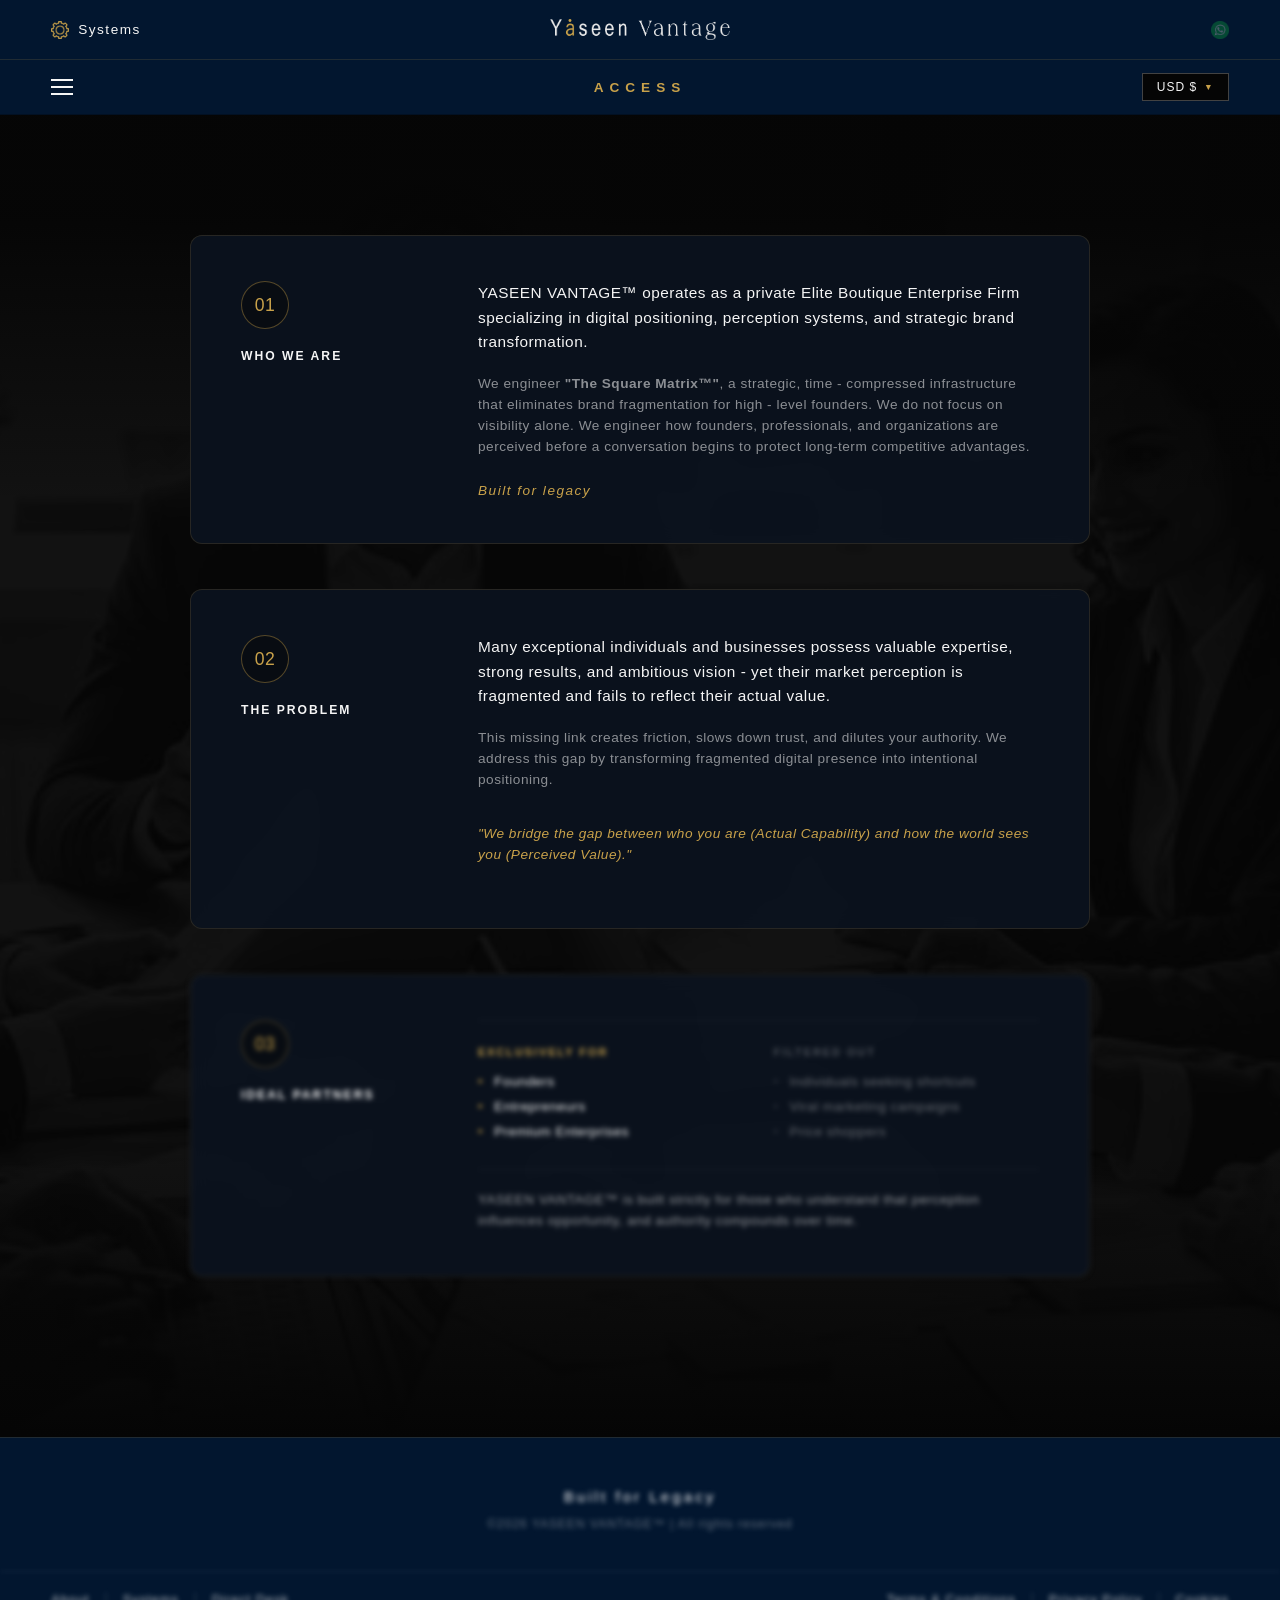
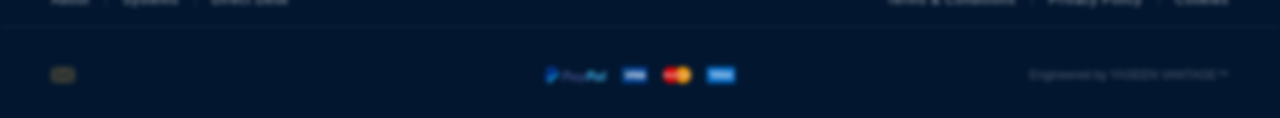
==== commit f65c05a1: "Update about.html" ====
--- a/about.html
+++ b/about.html
@@ -5,6 +5,27 @@
     <link rel="icon" type="image/png" href="images/icon.png" />
     <meta name="viewport" content="width=device-width, initial-scale=1.0" />
     <title>YASEEN VANTAGE™ | Digital Positioning & Perception Systems™</title>
+    <meta
+      name="description"
+      content="Yaseen Vantage is an Elite Boutique Enterprise Firm. We engineer a strategic, time-compressed infrastructure The Square Matrix™ that eliminates brand fragmentation for high-level founders worldwide."
+    />
+    <meta property="og:title" content="About | Yaseen Vantage" />
+    <meta
+      property="og:description"
+      content="Elite Boutique Enterprise Firm. Time-compressed infrastructure for high-level founders worldwide."
+    />
+    <meta
+      property="og:image"
+      content="https://yaseenvantage.com/images/eagle1.jpg"
+    />
+    <meta property="og:url" content="https://yaseenvantage.com/about.html" />
+    <meta property="og:type" content="website" />
+    <meta name="twitter:card" content="summary_large_image" />
+    <meta
+      name="twitter:image"
+      content="https://yaseenvantage.com/images/eagle1.jpg"
+    />
+    <link rel="canonical" href="https://yaseenvantage.com/about.html" />
     <link rel="stylesheet" href="css/style.css" />
   </head>
   <body>
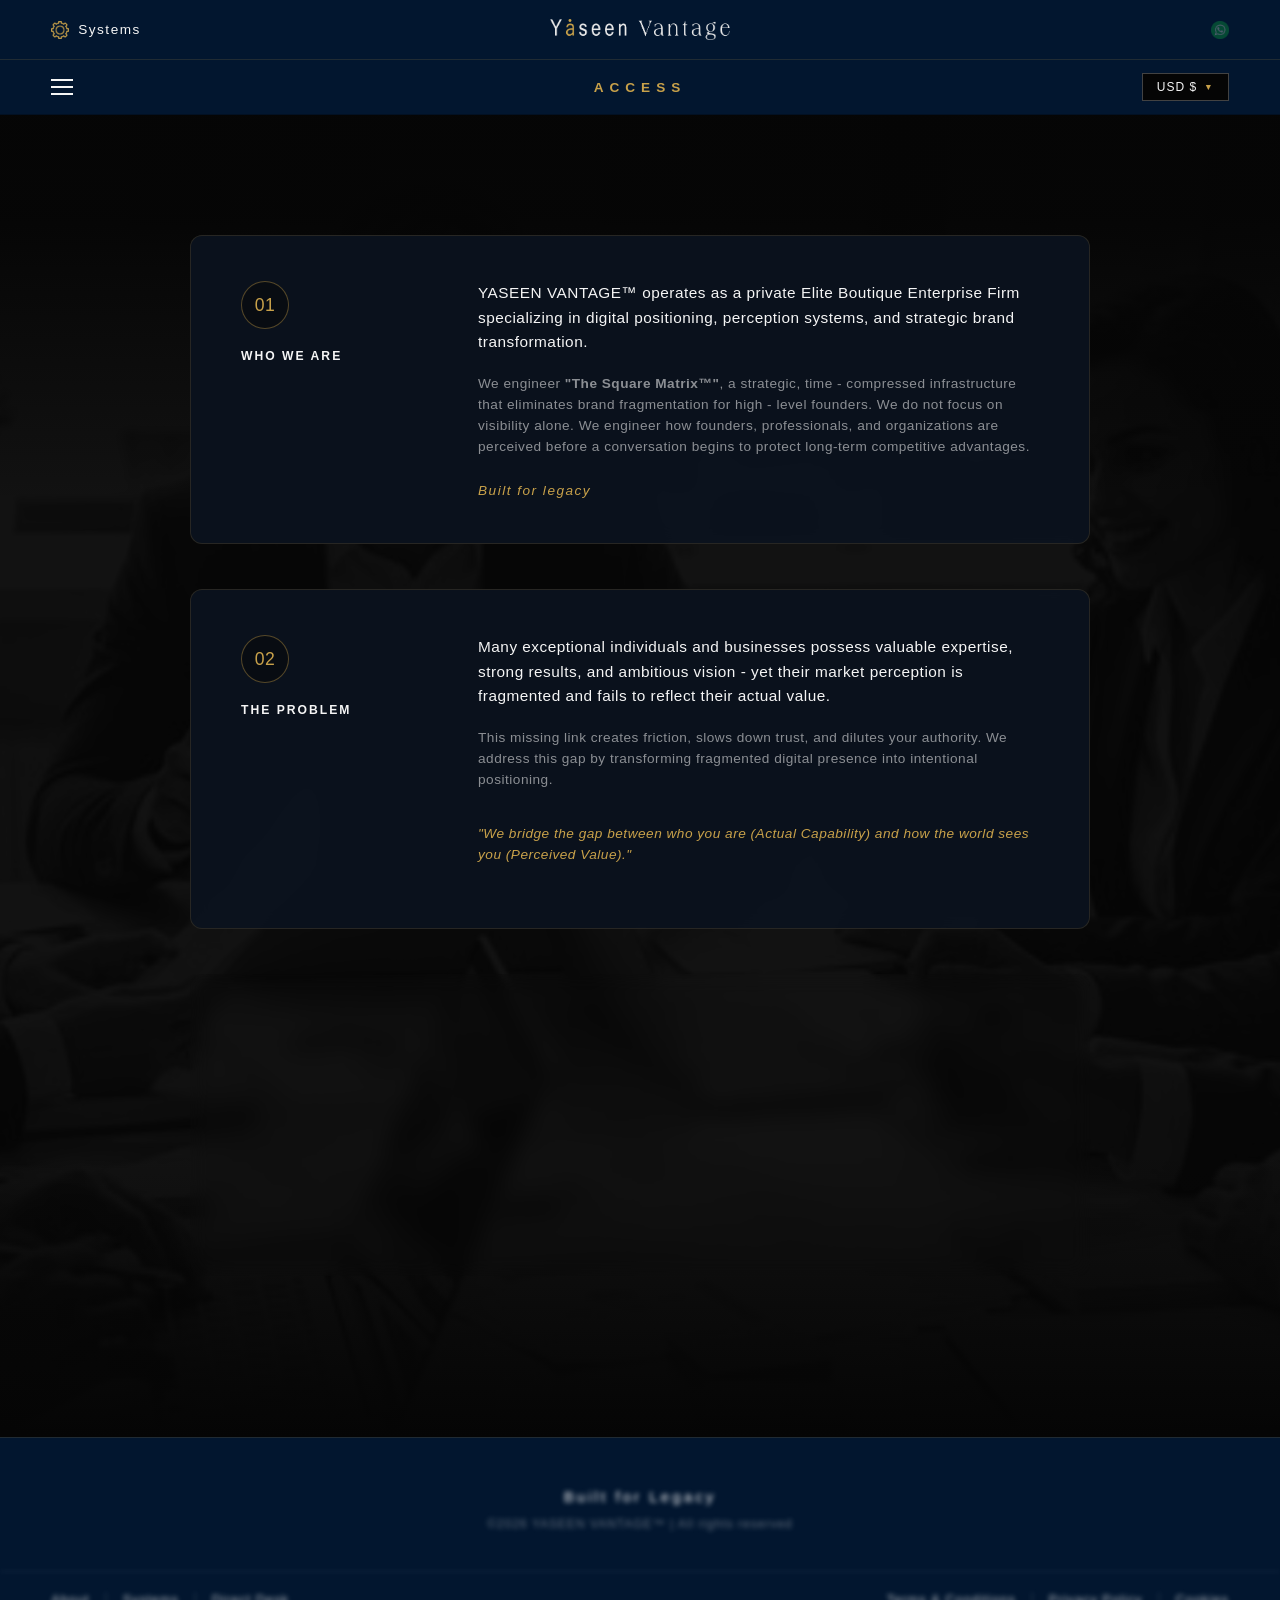
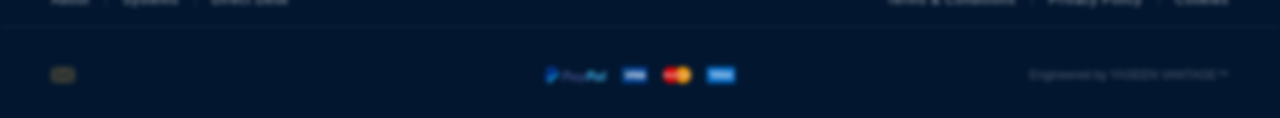
==== commit d3d5e812: "Update about.html" ====
--- a/about.html
+++ b/about.html
@@ -16,7 +16,7 @@
     />
     <meta
       property="og:image"
-      content="https://yaseenvantage.com/images/eagle1.jpg"
+      content="https://yaseenvantage.com/images/brand-main-cover1.png"
     />
     <meta property="og:url" content="https://yaseenvantage.com/about.html" />
     <meta property="og:type" content="website" />
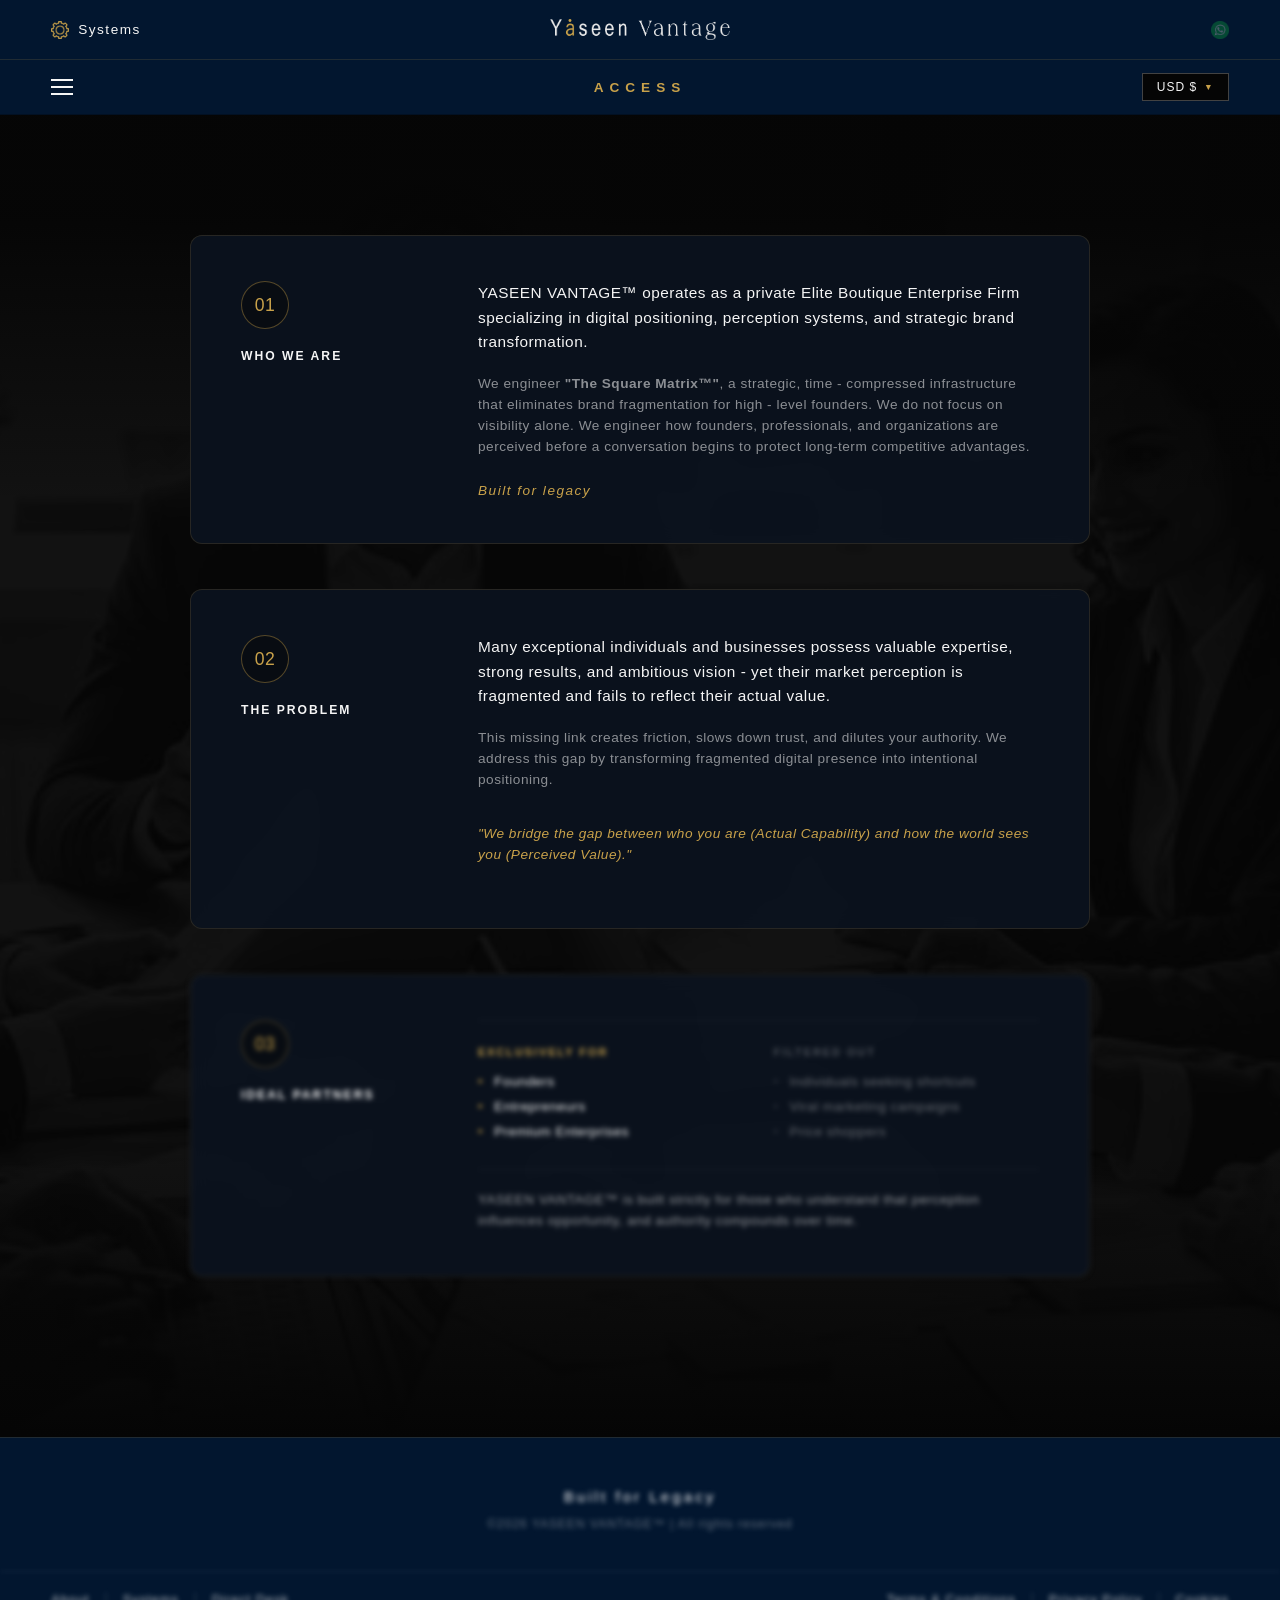
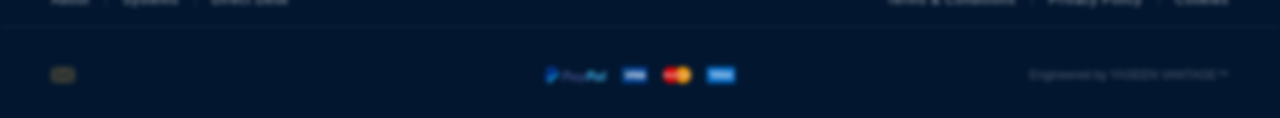
==== commit ad9c915f: "Update fmt.Println message from 'Hello' to 'Goodbye'" ====
--- a/about.html
+++ b/about.html
@@ -23,7 +23,7 @@
     <meta name="twitter:card" content="summary_large_image" />
     <meta
       name="twitter:image"
-      content="https://yaseenvantage.com/images/eagle1.jpg"
+      content="https://yaseenvantage.com/images/brand-main-cover1.png"
     />
     <link rel="canonical" href="https://yaseenvantage.com/about.html" />
     <link rel="stylesheet" href="css/style.css" />
